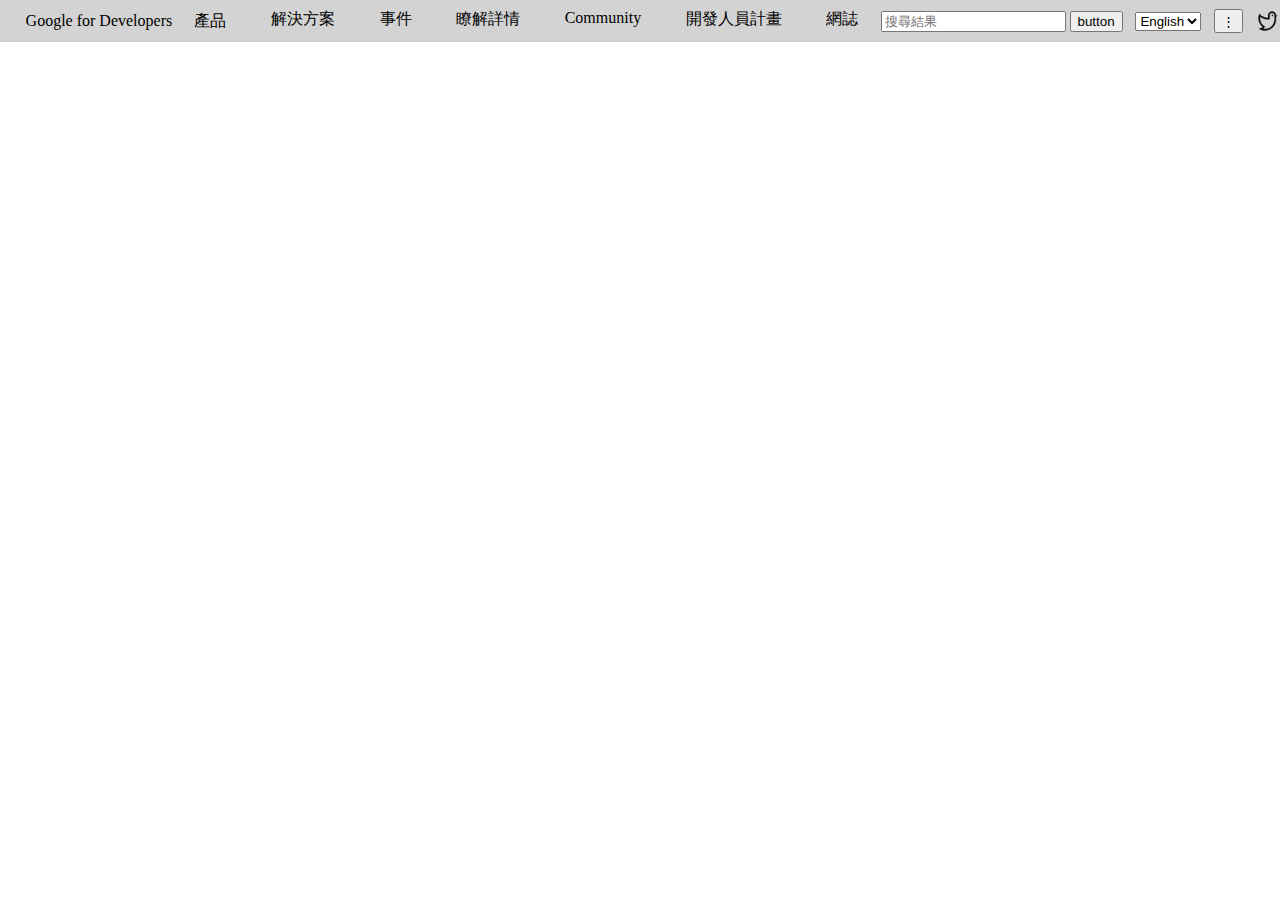
==== Week-1/Assignment-4/index.html @ 0ab15623 "complete basic sidebar layout" ====
<!DOCTYPE html>
<html>
    <head>
        <meta charset="UTF-8">
        <meta name="viewport" content="width=device-width, initial-scale=1.0">
        <link rel="stylesheet" href="./css/base.css">
        <link rel="stylesheet" href="./css/layout.css">
        <title>Google for Developers</title>
    </head>
    <body>
        <header>
            <nav>
                <ul class="main-nav">
                    <li id="logo"><span>Google for Developers</span></li>
                    <ul class="product-nav">
                        <li class="center">產品</li> 
                        <li>解決方案</li>
                        <li>事件</li>
                        <li>瞭解詳情</li>
                        <li>Community</li>
                        <li>開發人員計畫</li>
                        <li>網誌</li>
                    </ul>
                    
                    <div class="misc-nav">
                        <div class="serach center">
                            <form action="/search" method="get">
                                <input type="text" class="seach-box" name="query" placeholder="搜尋結果">
                                <button type="submit" class="search-btn">button</button>
                            </form>
                        </div>

                        <div class="language-select center">
                            <select>
                                <option>English</option>
                                <option>中文</option>
                            </select>
                        </div>
                            
                        <button class="more-btn center">
                            <span class="more-icon">&#8942</span>
                        </button>
                            
                        <img class="center" src="../Assignment-2/images/bird_logo.png" alt="bird_logo">
                    </div>
                    <!-- todo:  rwd design-->
                </ul>
            </nav>
        </header>
        <main>

        </main>
        <footer>

        </footer>
    </body>
</html>
---- Week-1/Assignment-4/css/base.css ----
/* type selector */
body {
    margin: 0px;
}

ul {
    padding-left: 0px;
}

li {
    list-style: none;
}

header nav {
    position: fixed;
    width: 100%;
    top: 0;
}

img {
    height: 100%;
}

/* class selector */

.main-nav {
    height: 2vh;
    min-height: 24px;
    background-color: lightgray;
    margin-top: 0px;
    padding: 1vh 0;
}

.product-nav {
    height: 100%;
}

.misc-nav {
    height: 100%;
}

.serach {
    padding-right: 1vw;
}

.language-select {
    margin-right: 1vw;
}

.more-btn {
    margin-right: 1vw;
}

/* id selector */

#logo {
    margin-left: 2vw;
    align-content: center;
}

#logo span {
    align-self: center;
}
---- Week-1/Assignment-4/css/layout.css ----
html {
    height: 100%;
}

.main-nav {
    display: flex;
    flex-wrap: wrap;
    justify-content: space-around;
}


.product-nav {
    display: flex;
    justify-content: space-around;
    flex-grow: 1;
}

.misc-nav {
    display: flex;
    justify-content: space-between;
}

.center {
    display: flex;
    align-items: center;
}
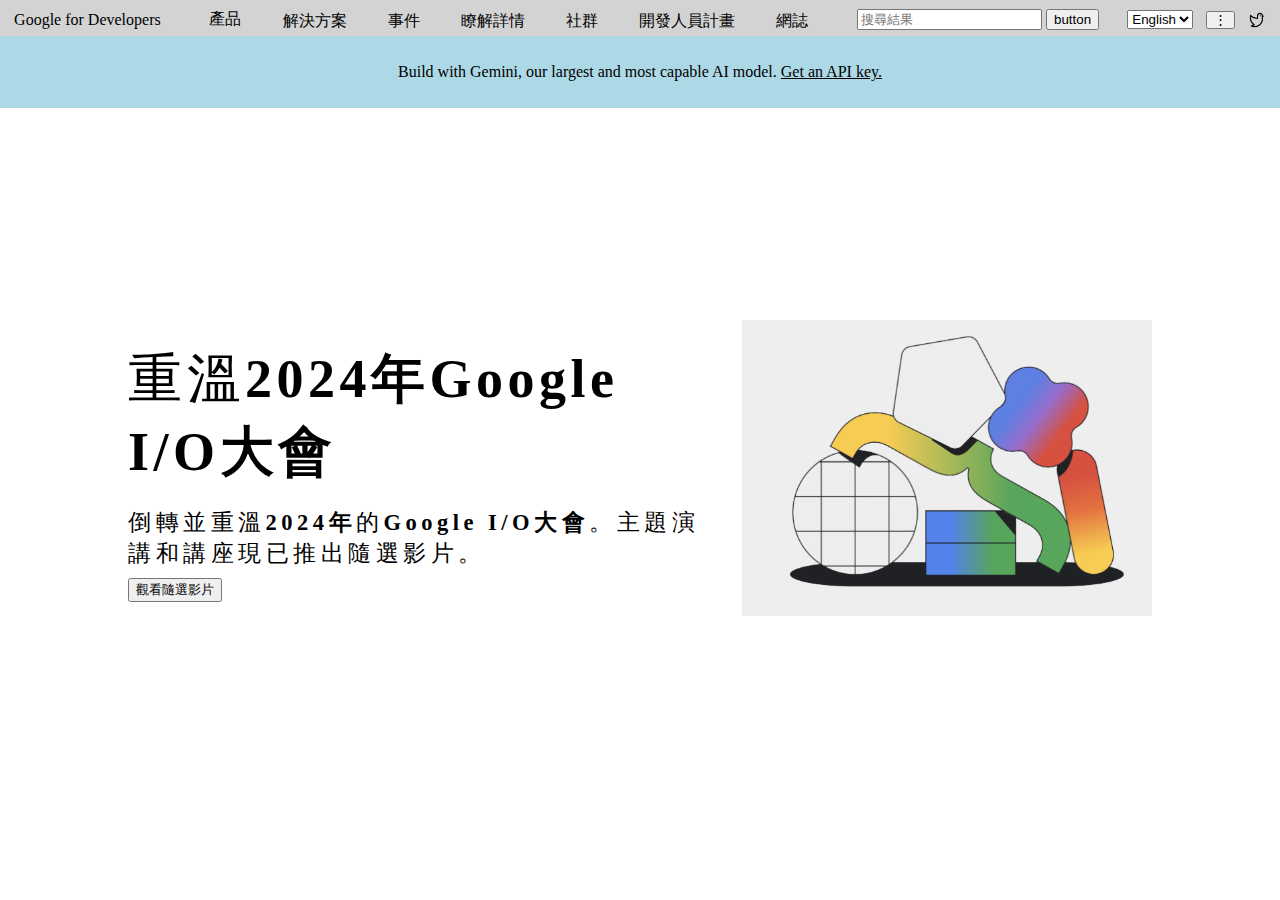
==== commit 104810c6: "fix some problem in nav-bar" ====
--- a/Week-1/Assignment-4/index.html
+++ b/Week-1/Assignment-4/index.html
@@ -17,18 +17,18 @@
                         <li>解決方案</li>
                         <li>事件</li>
                         <li>瞭解詳情</li>
-                        <li>Community</li>
+                        <li>社群</li>
                         <li>開發人員計畫</li>
                         <li>網誌</li>
                     </ul>
                     
+                    <div class="serach center">
+                        <form action="/search" method="get">
+                            <input type="text" class="seach-box" name="query" placeholder="搜尋結果">
+                            <button type="submit" class="search-btn">button</button>
+                        </form>
+                    </div>
                     <div class="misc-nav">
-                        <div class="serach center">
-                            <form action="/search" method="get">
-                                <input type="text" class="seach-box" name="query" placeholder="搜尋結果">
-                                <button type="submit" class="search-btn">button</button>
-                            </form>
-                        </div>
 
                         <div class="language-select center">
                             <select>
@@ -43,12 +43,22 @@
                             
                         <img class="center" src="../Assignment-2/images/bird_logo.png" alt="bird_logo">
                     </div>
-                    <!-- todo:  rwd design-->
+                    <!-- todo: rwd design-->
                 </ul>
             </nav>
         </header>
         <main>
-
+            <div class="banner">
+                Build with Gemini, our largest and most capable AI model. <span class="underline">Get an API key.</span>
+            </div>
+            <section class="hero-banner">
+                <div class="hero-banner-text">
+                    <p>重溫<strong>2024年Google I/O大會</strong></p>
+                    <p>倒轉並重溫<strong>2024年</strong>的<strong>Google I/O大會</strong>。主題演講和講座現已推出隨選影片。</p>
+                    <button>觀看隨選影片</button>
+                </div>
+                <img src="../Assignment-4/images/google_hero_banner.png" alt="google_hero_banner">
+            </section>
         </main>
         <footer>
 
--- a/Week-1/Assignment-4/css/base.css
+++ b/Week-1/Assignment-4/css/base.css
@@ -12,23 +12,27 @@
 }
 
 header nav {
+    background-color: lightgray;
     position: fixed;
+    min-height: 32px;
+    top: 0;
+    height: 4vh;
     width: 100%;
-    top: 0;
 }
 
 img {
     height: 100%;
 }
 
+main {
+    margin-top: 4vh;
+}
 /* class selector */
 
 .main-nav {
     height: 2vh;
-    min-height: 24px;
-    background-color: lightgray;
-    margin-top: 0px;
-    padding: 1vh 0;
+    margin: 0px;
+    padding: 1vh 0 ;
 }
 
 .product-nav {
@@ -39,10 +43,6 @@
     height: 100%;
 }
 
-.serach {
-    padding-right: 1vw;
-}
-
 .language-select {
     margin-right: 1vw;
 }
@@ -51,10 +51,45 @@
     margin-right: 1vw;
 }
 
+.banner {
+    background-color: lightblue;
+    text-align: center;
+    padding: 3vh 0;
+}
+
+.hero-banner {
+    height: 80vh;
+    width: 80vw;
+    margin: 0 auto;
+}
+
+.hero-banner-text {
+    width: 60%;
+}
+
+.hero-banner-text > p:first-child {
+    font-size: 6vh;
+    letter-spacing: 0.5vh;
+    margin: 1vh 2vh 1vh 0;
+}
+
+.hero-banner-text > p:nth-child(2) {
+    font-size: 2.5vh;
+    letter-spacing: 0.5vh;
+    margin: 1vh 2vh 1vh 0;
+}
+
+.hero-banner img {
+    object-fit: contain;
+    width: 40%; 
+}
 /* id selector */
 
+.underline {
+    text-decoration: underline;
+}
+
 #logo {
-    margin-left: 2vw;
     align-content: center;
 }
 
@@ -62,3 +97,4 @@
     align-self: center;
 }
 
+
--- a/Week-1/Assignment-4/css/layout.css
+++ b/Week-1/Assignment-4/css/layout.css
@@ -6,13 +6,14 @@
     display: flex;
     flex-wrap: wrap;
     justify-content: space-around;
+    align-items: center;
 }
 
 
 .product-nav {
     display: flex;
+    flex: 0 1 50%;
     justify-content: space-around;
-    flex-grow: 1;
 }
 
 .misc-nav {
@@ -23,4 +24,25 @@
 .center {
     display: flex;
     align-items: center;
+}
+.hero-banner {
+    display: flex;
+    flex-wrap: wrap;
+}
+
+.hero-banner-text {
+   display: flex; 
+   flex-direction: column;
+   justify-content: center;
+   align-items: flex-start;
+}
+
+.hero-banner img {
+    flex: 1;
+}
+
+@media (max-height: 800px) {
+    main {
+        margin-top: 32px;
+    }
 }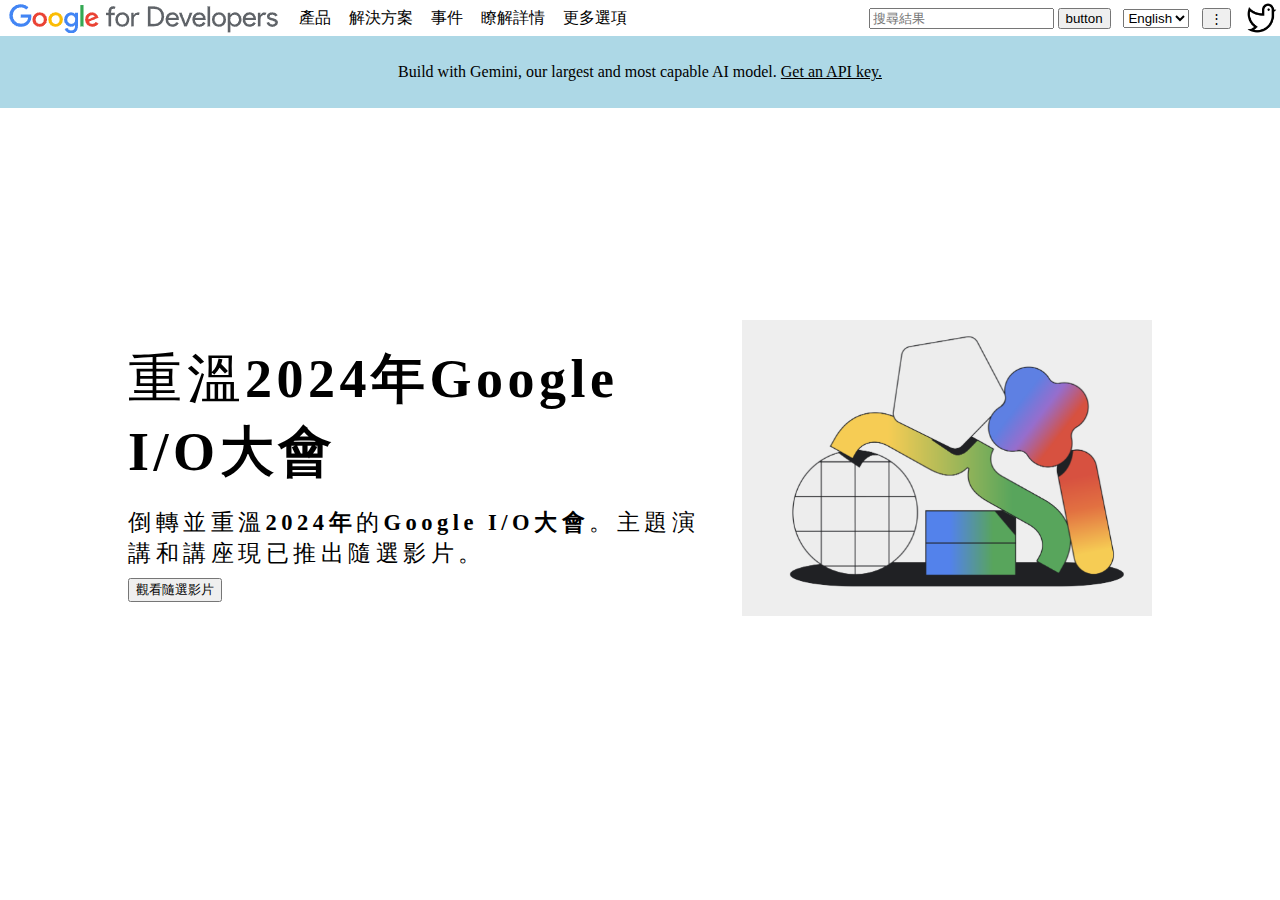
==== commit 93cb2d51: "complete nav-bar with rwd design" ====
--- a/Week-1/Assignment-4/index.html
+++ b/Week-1/Assignment-4/index.html
@@ -10,41 +10,43 @@
     <body>
         <header>
             <nav>
-                <ul class="main-nav">
-                    <li id="logo"><span>Google for Developers</span></li>
+                <div id="logo"><img src="./images/google_for_developers.png"></div>
+                
+                <div class="flex-container">
                     <ul class="product-nav">
-                        <li class="center">產品</li> 
+                        <li>產品</li> 
                         <li>解決方案</li>
                         <li>事件</li>
                         <li>瞭解詳情</li>
-                        <li>社群</li>
+                        <li>Community</li>
                         <li>開發人員計畫</li>
                         <li>網誌</li>
+                        <li>更多選項</li>
                     </ul>
                     
-                    <div class="serach center">
+                    <div class="search">
                         <form action="/search" method="get">
                             <input type="text" class="seach-box" name="query" placeholder="搜尋結果">
                             <button type="submit" class="search-btn">button</button>
                         </form>
                     </div>
-                    <div class="misc-nav">
+                </div>
 
-                        <div class="language-select center">
-                            <select>
-                                <option>English</option>
-                                <option>中文</option>
-                            </select>
-                        </div>
-                            
-                        <button class="more-btn center">
-                            <span class="more-icon">&#8942</span>
-                        </button>
-                            
-                        <img class="center" src="../Assignment-2/images/bird_logo.png" alt="bird_logo">
+                <div class="misc-nav">
+
+                    <div class="language-select">
+                        <select>
+                            <option>English</option>
+                            <option>中文</option>
+                        </select>
                     </div>
-                    <!-- todo: rwd design-->
-                </ul>
+                        
+                    <button class="more-btn">
+                        <span class="more-icon">&#8942</span>
+                    </button>
+                        
+                    <img src="../Assignment-2/images/bird_logo.png" alt="bird_logo">
+                </div>
             </nav>
         </header>
         <main>
--- a/Week-1/Assignment-4/css/base.css
+++ b/Week-1/Assignment-4/css/base.css
@@ -9,10 +9,11 @@
 
 li {
     list-style: none;
+    margin: 0px 1vh;
 }
 
 header nav {
-    background-color: lightgray;
+    background-color: white;
     position: fixed;
     min-height: 32px;
     top: 0;
@@ -30,13 +31,13 @@
 /* class selector */
 
 .main-nav {
-    height: 2vh;
+    height: 100%;
     margin: 0px;
-    padding: 1vh 0 ;
 }
 
 .product-nav {
     height: 100%;
+    margin: 0px;
 }
 
 .misc-nav {
@@ -93,8 +94,5 @@
     align-content: center;
 }
 
-#logo span {
-    align-self: center;
-}
 
 
--- a/Week-1/Assignment-4/css/layout.css
+++ b/Week-1/Assignment-4/css/layout.css
@@ -1,48 +1,146 @@
 html {
-    height: 100%;
+  height: 100%;
 }
 
-.main-nav {
-    display: flex;
-    flex-wrap: wrap;
-    justify-content: space-around;
-    align-items: center;
+header nav {
+  display: flex;
+  justify-content: space-around;
+  align-items: center;
 }
 
+.flex-container {
+  display: flex;
+  flex-wrap: wrap;
+  flex: 0 1 70%;
+  justify-content: space-between;
+  align-items: center;
+}
 
 .product-nav {
-    display: flex;
-    flex: 0 1 50%;
-    justify-content: space-around;
+  display: flex;
+  justify-content: space-around;
+  align-items: center;
 }
 
 .misc-nav {
-    display: flex;
-    justify-content: space-between;
+  display: flex;
+  justify-content: space-around;
+  align-items: center;
 }
 
 .center {
-    display: flex;
-    align-items: center;
+  display: flex;
+  align-items: center;
 }
 .hero-banner {
-    display: flex;
-    flex-wrap: wrap;
+  display: flex;
+  flex-wrap: wrap;
 }
 
 .hero-banner-text {
-   display: flex; 
-   flex-direction: column;
-   justify-content: center;
-   align-items: flex-start;
+  display: flex;
+  flex-direction: column;
+  justify-content: center;
+  align-items: flex-start;
 }
 
 .hero-banner img {
-    flex: 1;
+  flex: 1;
+}
+
+/* for nav-bar */
+@media (max-width: 600px) {
+
+    .flex-container {
+        justify-content: flex-end;
+        margin-right: 1vw;
+    }
+    .product-nav li {
+        display: none;
+    }
+
+    .search form input {
+        display: none;
+    }
+
+    .misc-nav select {
+        display: none;
+    }
+}
+
+@media (min-width:600px) and (max-width: 850px) {
+
+    .flex-container {
+        justify-content: flex-end;
+        margin-right: 1vw;
+    }
+    .product-nav li {
+        display: none;
+    }
+
+}
+
+@media (min-width: 850px) and (max-width: 1000px) {
+
+    .flex-container {
+        justify-content: space-between;
+        margin-right: 1vw;
+    }
+    .product-nav li {
+        display: none;
+    }
+
+    .product-nav > li:first-child,
+    .product-nav > li:last-child {
+        display: list-item;
+    }
+}
+
+@media (min-width: 1000px) and (max-width: 1200px) {
+
+    .flex-container {
+        justify-content: space-between;
+        margin-right: 1vw;
+    }
+    .product-nav li {
+        display: none;
+    }
+
+    .product-nav > li:first-child,
+    .product-nav > li:nth-child(2),
+    .product-nav > li:last-child {
+        display: list-item;
+    }
+}
+
+@media (min-width: 1200px) and (max-width: 1440px) {
+
+    .flex-container {
+        justify-content: space-between;
+        margin-right: 1vw;
+    }
+    .product-nav li {
+        display: none;
+    }
+
+    .product-nav > li:first-child,
+    .product-nav > li:nth-child(2),
+    .product-nav > li:nth-child(3),
+    .product-nav > li:nth-child(4),
+    .product-nav > li:last-child {
+        display: list-item;
+    }
+}
+
+@media (min-width: 1440px) {
+
+    .product-nav > li:last-child {
+        display: none;
+    }
 }
 
 @media (max-height: 800px) {
-    main {
-        margin-top: 32px;
-    }
+  main {
+    margin-top: 32px;
+  }
 }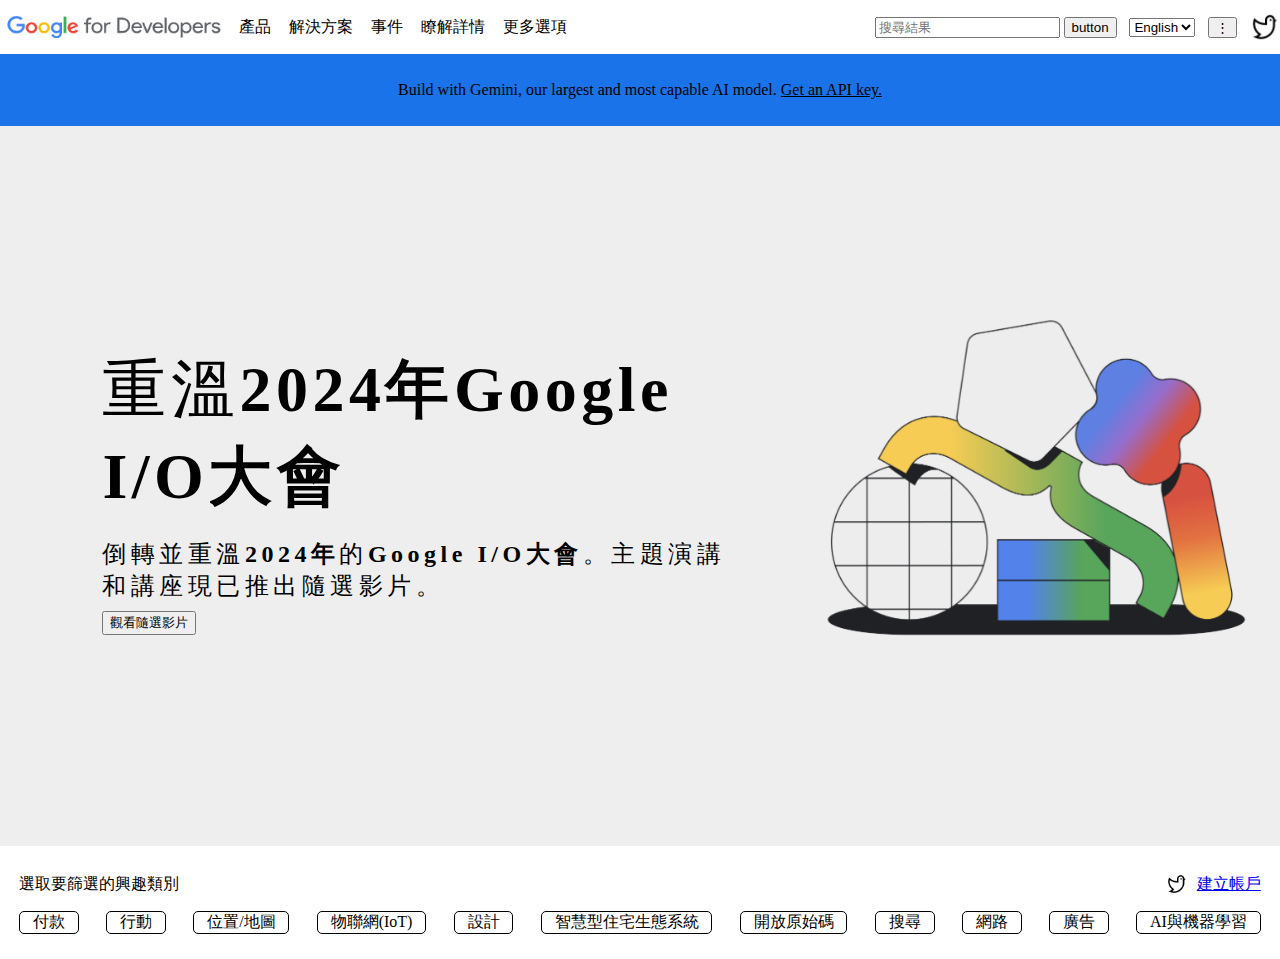
==== commit 9fb6c4b0: "hero-banner with rwd design" ====
--- a/Week-1/Assignment-4/index.html
+++ b/Week-1/Assignment-4/index.html
@@ -4,6 +4,7 @@
         <meta charset="UTF-8">
         <meta name="viewport" content="width=device-width, initial-scale=1.0">
         <link rel="stylesheet" href="./css/base.css">
+        <link rel="stylesheet" href="./css/pseudo.css">
         <link rel="stylesheet" href="./css/layout.css">
         <title>Google for Developers</title>
     </head>
@@ -61,6 +62,32 @@
                 </div>
                 <img src="../Assignment-4/images/google_hero_banner.png" alt="google_hero_banner">
             </section>
+
+            <section class="interested-content">
+                <div class="interested-content-header">
+                    <span>選取要篩選的興趣類別</span>
+                    <div class="interested-content-btn">
+                        <img src="../Assignment-2/images/bird_logo.png" alt="bird_logo">
+                        <a href="#">建立帳戶</a>
+                    </div>
+                </div>
+                <ul class="interested-content-body">
+                    <li>付款</li>
+                    <li>行動</li>
+                    <li>位置/地圖</li>
+                    <li>物聯網(IoT)</li>
+                    <li>設計</li>
+                    <li>智慧型住宅生態系統</li>
+                    <li>開放原始碼</li>
+                    <li>搜尋</li>
+                    <li>網路</li>
+                    <li>廣告</li>
+                    <li>AI與機器學習</li>
+                </ul>
+            </section>
+            <section class="hot-update">
+
+            </section>
         </main>
         <footer>
 
--- a/Week-1/Assignment-4/css/base.css
+++ b/Week-1/Assignment-4/css/base.css
@@ -17,7 +17,7 @@
     position: fixed;
     min-height: 32px;
     top: 0;
-    height: 4vh;
+    height: 6vh;
     width: 100%;
 }
 
@@ -26,13 +26,17 @@
 }
 
 main {
-    margin-top: 4vh;
+    margin-top: 6vh;
 }
 /* class selector */
 
 .main-nav {
     height: 100%;
     margin: 0px;
+}
+
+.flex-container {
+    height: 100%;
 }
 
 .product-nav {
@@ -44,6 +48,10 @@
     height: 100%;
 }
 
+.misc-nav img {
+    max-height: 30px;
+}
+
 .language-select {
     margin-right: 1vw;
 }
@@ -53,29 +61,30 @@
 }
 
 .banner {
-    background-color: lightblue;
+    background-color: #1a73e8;
     text-align: center;
     padding: 3vh 0;
 }
 
 .hero-banner {
+    background-color: #EEE;
     height: 80vh;
-    width: 80vw;
-    margin: 0 auto;
+    width: 100%;
 }
 
 .hero-banner-text {
     width: 60%;
+    padding-left: 8vw;
 }
 
 .hero-banner-text > p:first-child {
-    font-size: 6vh;
+    font-size: 4rem;
     letter-spacing: 0.5vh;
     margin: 1vh 2vh 1vh 0;
 }
 
 .hero-banner-text > p:nth-child(2) {
-    font-size: 2.5vh;
+    font-size: 1.5rem;
     letter-spacing: 0.5vh;
     margin: 1vh 2vh 1vh 0;
 }
@@ -84,13 +93,30 @@
     object-fit: contain;
     width: 40%; 
 }
-/* id selector */
 
 .underline {
     text-decoration: underline;
 }
 
-#logo {
+.interested-content {
+    padding: 3vh 1.5vw 1vh 1.5vw;
+}
+
+.interested-content-header img{
+    height: 22px;
+    padding-right: 1vh;
+}
+
+.interested-content-body li {
+    border: 1px solid;
+    border-radius: 5px;
+    padding: 0 1vw;
+    margin: 0;
+}
+/* id selector */
+#logo img{
+    height: 3vh;
+    object-fit: contain;
     align-content: center;
 }
 
--- a/Week-1/Assignment-4/css/layout.css
+++ b/Week-1/Assignment-4/css/layout.css
@@ -10,7 +10,6 @@
 
 .flex-container {
   display: flex;
-  flex-wrap: wrap;
   flex: 0 1 70%;
   justify-content: space-between;
   align-items: center;
@@ -34,7 +33,6 @@
 }
 .hero-banner {
   display: flex;
-  flex-wrap: wrap;
 }
 
 .hero-banner-text {
@@ -46,6 +44,30 @@
 
 .hero-banner img {
   flex: 1;
+}
+
+.interested-content-header, .interested-content-btn {
+  display: flex;
+  flex-wrap: wrap;
+  justify-content: space-between;
+  align-items: center;
+}
+
+.interested-content-btn {
+  display: flex;
+  justify-content: space-between;
+  align-items: center;
+}
+
+.interested-content-body {
+  display: flex;
+  flex-wrap: nowrap;
+  justify-content: space-between; 
+}
+
+/* id selector */
+#logo {
+  flex: 0 1 auto;
 }
 
 /* for nav-bar */
@@ -65,6 +87,11 @@
 
     .misc-nav select {
         display: none;
+    }
+
+    .hero-banner{
+      flex-wrap: wrap;
+      height: unset;
     }
 }
 
@@ -139,7 +166,7 @@
     }
 }
 
-@media (max-height: 800px) {
+@media (max-height: 512px) {
   main {
     margin-top: 32px;
   }
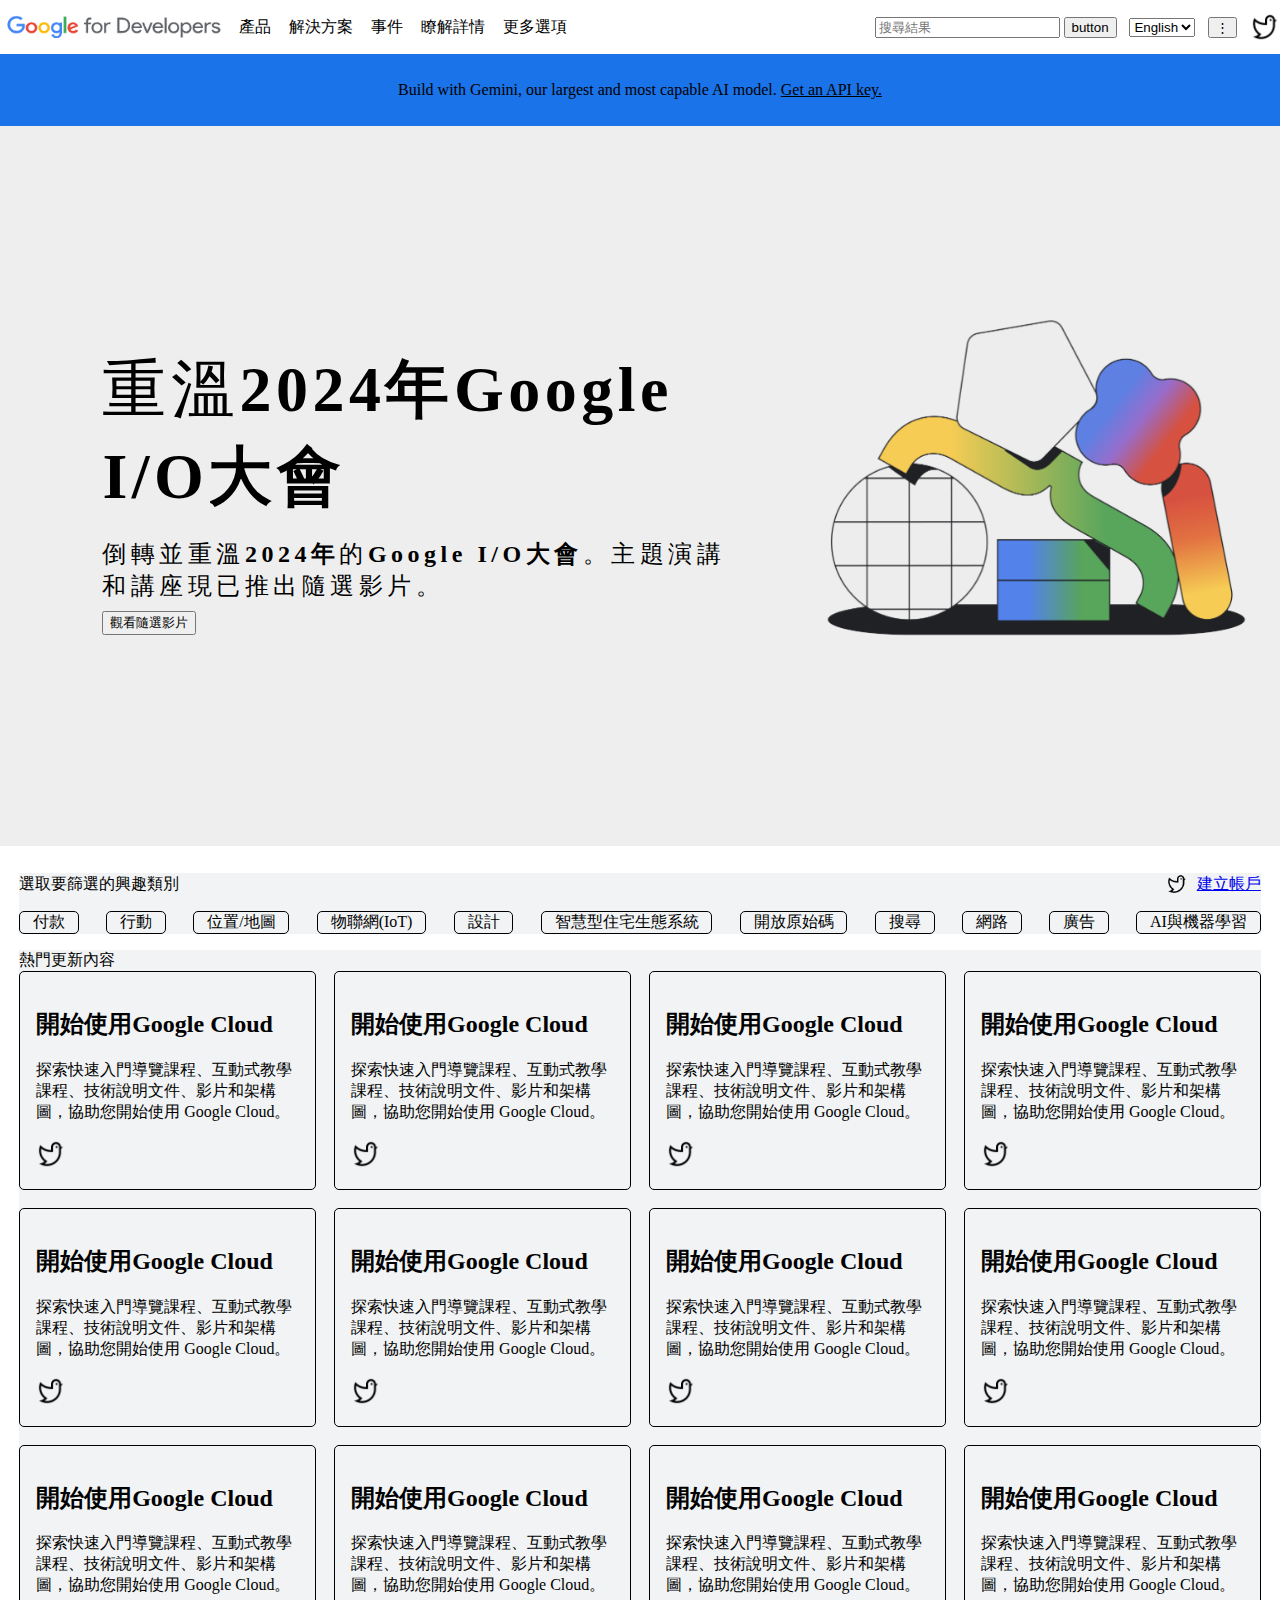
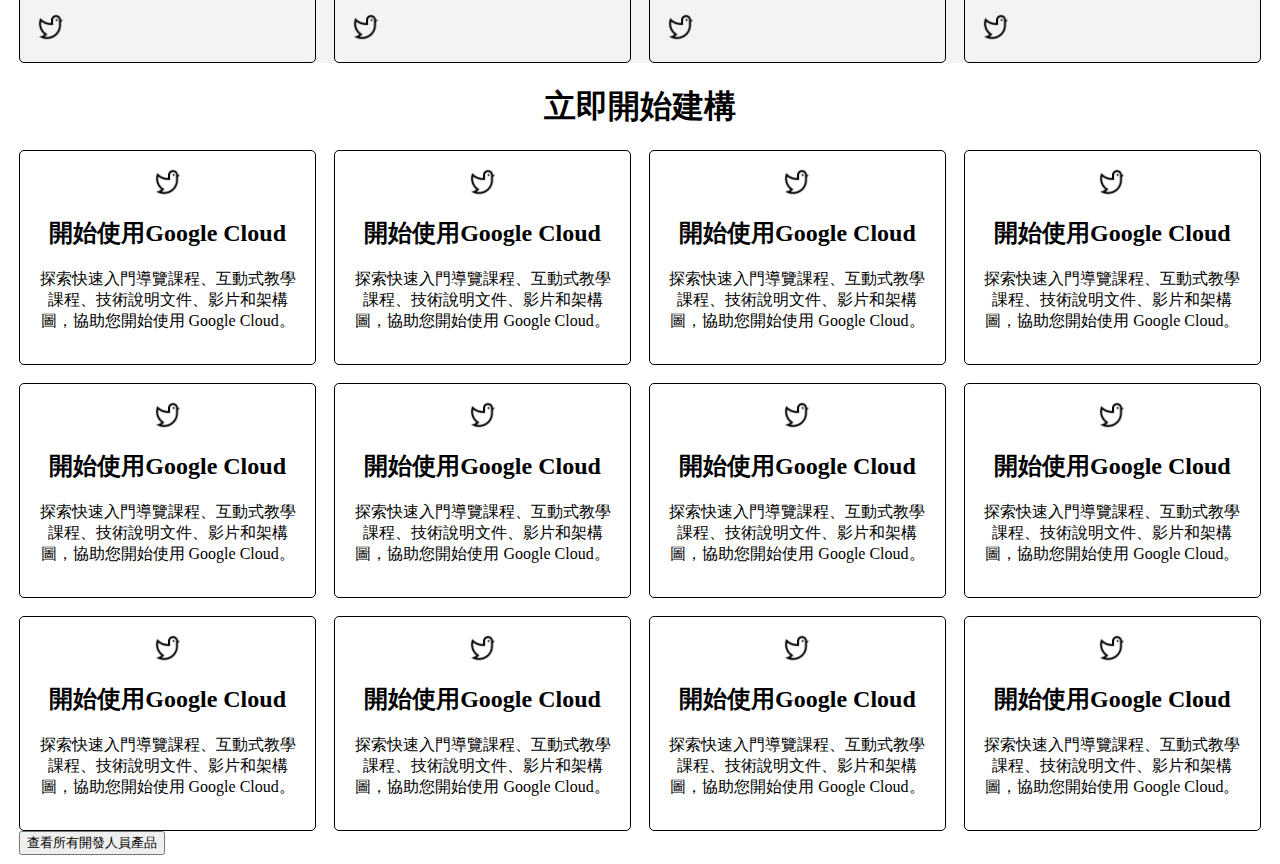
==== commit e8688cb4: "formatting file in assignment4" ====
--- a/Week-1/Assignment-4/index.html
+++ b/Week-1/Assignment-4/index.html
@@ -1,96 +1,367 @@
 <!DOCTYPE html>
 <html>
-    <head>
-        <meta charset="UTF-8">
-        <meta name="viewport" content="width=device-width, initial-scale=1.0">
-        <link rel="stylesheet" href="./css/base.css">
-        <link rel="stylesheet" href="./css/pseudo.css">
-        <link rel="stylesheet" href="./css/layout.css">
-        <title>Google for Developers</title>
-    </head>
-    <body>
-        <header>
-            <nav>
-                <div id="logo"><img src="./images/google_for_developers.png"></div>
-                
-                <div class="flex-container">
-                    <ul class="product-nav">
-                        <li>產品</li> 
-                        <li>解決方案</li>
-                        <li>事件</li>
-                        <li>瞭解詳情</li>
-                        <li>Community</li>
-                        <li>開發人員計畫</li>
-                        <li>網誌</li>
-                        <li>更多選項</li>
-                    </ul>
-                    
-                    <div class="search">
-                        <form action="/search" method="get">
-                            <input type="text" class="seach-box" name="query" placeholder="搜尋結果">
-                            <button type="submit" class="search-btn">button</button>
-                        </form>
-                    </div>
-                </div>
-
-                <div class="misc-nav">
-
-                    <div class="language-select">
-                        <select>
-                            <option>English</option>
-                            <option>中文</option>
-                        </select>
-                    </div>
-                        
-                    <button class="more-btn">
-                        <span class="more-icon">&#8942</span>
-                    </button>
-                        
-                    <img src="../Assignment-2/images/bird_logo.png" alt="bird_logo">
-                </div>
-            </nav>
-        </header>
-        <main>
-            <div class="banner">
-                Build with Gemini, our largest and most capable AI model. <span class="underline">Get an API key.</span>
-            </div>
-            <section class="hero-banner">
-                <div class="hero-banner-text">
-                    <p>重溫<strong>2024年Google I/O大會</strong></p>
-                    <p>倒轉並重溫<strong>2024年</strong>的<strong>Google I/O大會</strong>。主題演講和講座現已推出隨選影片。</p>
-                    <button>觀看隨選影片</button>
-                </div>
-                <img src="../Assignment-4/images/google_hero_banner.png" alt="google_hero_banner">
-            </section>
-
-            <section class="interested-content">
-                <div class="interested-content-header">
-                    <span>選取要篩選的興趣類別</span>
-                    <div class="interested-content-btn">
-                        <img src="../Assignment-2/images/bird_logo.png" alt="bird_logo">
-                        <a href="#">建立帳戶</a>
-                    </div>
-                </div>
-                <ul class="interested-content-body">
-                    <li>付款</li>
-                    <li>行動</li>
-                    <li>位置/地圖</li>
-                    <li>物聯網(IoT)</li>
-                    <li>設計</li>
-                    <li>智慧型住宅生態系統</li>
-                    <li>開放原始碼</li>
-                    <li>搜尋</li>
-                    <li>網路</li>
-                    <li>廣告</li>
-                    <li>AI與機器學習</li>
-                </ul>
-            </section>
-            <section class="hot-update">
-
-            </section>
-        </main>
-        <footer>
-
-        </footer>
-    </body>
-</html>+  <head>
+    <meta charset="UTF-8" />
+    <meta name="viewport" content="width=device-width, initial-scale=1.0" />
+    <link rel="stylesheet" href="./css/base.css" />
+    <link rel="stylesheet" href="./css/pseudo.css" />
+    <link rel="stylesheet" href="./css/layout.css" />
+    <title>Google for Developers</title>
+  </head>
+  <body>
+    <header>
+      <nav>
+        <div id="logo"><img src="./images/google_for_developers.png" /></div>
+
+        <div class="flex-container">
+          <ul class="product-nav">
+            <li>產品</li>
+            <li>解決方案</li>
+            <li>事件</li>
+            <li>瞭解詳情</li>
+            <li>Community</li>
+            <li>開發人員計畫</li>
+            <li>網誌</li>
+            <li>更多選項</li>
+          </ul>
+
+          <div class="search">
+            <form action="/search" method="get">
+              <input
+                type="text"
+                class="seach-box"
+                name="query"
+                placeholder="搜尋結果"
+              />
+              <button type="submit" class="search-btn">button</button>
+            </form>
+          </div>
+        </div>
+
+        <div class="misc-nav">
+          <div class="language-select">
+            <select>
+              <option>English</option>
+              <option>中文</option>
+            </select>
+          </div>
+
+          <button class="more-btn">
+            <span class="more-icon">&#8942</span>
+          </button>
+
+          <img src="../Assignment-2/images/bird_logo.png" alt="bird_logo" />
+        </div>
+      </nav>
+    </header>
+    <main>
+      <div class="banner">
+        Build with Gemini, our largest and most capable AI model.
+        <span class="underline">Get an API key.</span>
+      </div>
+      <section class="hero-banner">
+        <div class="hero-banner-text">
+          <p>重溫<strong>2024年Google I/O大會</strong></p>
+          <p>
+            倒轉並重溫<strong>2024年</strong>的<strong>Google I/O大會</strong
+            >。主題演講和講座現已推出隨選影片。
+          </p>
+          <button>觀看隨選影片</button>
+        </div>
+        <img
+          src="../Assignment-4/images/google_hero_banner.png"
+          alt="google_hero_banner"
+        />
+      </section>
+      <div class="main-content">
+        <section class="interested-content">
+          <div class="interested-content-header">
+            <span>選取要篩選的興趣類別</span>
+            <div class="interested-content-btn">
+              <img src="../Assignment-2/images/bird_logo.png" alt="bird_logo" />
+              <a href="#">建立帳戶</a>
+            </div>
+          </div>
+          <ul class="interested-content-body">
+            <li>付款</li>
+            <li>行動</li>
+            <li>位置/地圖</li>
+            <li>物聯網(IoT)</li>
+            <li>設計</li>
+            <li>智慧型住宅生態系統</li>
+            <li>開放原始碼</li>
+            <li>搜尋</li>
+            <li>網路</li>
+            <li>廣告</li>
+            <li>AI與機器學習</li>
+          </ul>
+        </section>
+        <section class="hot-update">
+          <span>熱門更新內容</span>
+          <div class="four-column-card-list">
+            <div class="card">
+              <h2>開始使用Google Cloud</h2>
+              <p>
+                探索快速入門導覽課程、互動式教學課程、技術說明文件、影片和架構圖，協助您開始使用
+                Google Cloud。
+              </p>
+              <img src="../Assignment-2/images/bird_logo.png" alt="bird_logo" />
+            </div>
+            <div class="card">
+              <h2>開始使用Google Cloud</h2>
+              <p>
+                探索快速入門導覽課程、互動式教學課程、技術說明文件、影片和架構圖，協助您開始使用
+                Google Cloud。
+              </p>
+              <img src="../Assignment-2/images/bird_logo.png" alt="bird_logo" />
+            </div>
+            <div class="card">
+              <h2>開始使用Google Cloud</h2>
+              <p>
+                探索快速入門導覽課程、互動式教學課程、技術說明文件、影片和架構圖，協助您開始使用
+                Google Cloud。
+              </p>
+              <img src="../Assignment-2/images/bird_logo.png" alt="bird_logo" />
+            </div>
+            <div class="card">
+              <h2>開始使用Google Cloud</h2>
+              <p>
+                探索快速入門導覽課程、互動式教學課程、技術說明文件、影片和架構圖，協助您開始使用
+                Google Cloud。
+              </p>
+              <img src="../Assignment-2/images/bird_logo.png" alt="bird_logo" />
+            </div>
+            <div class="card">
+              <h2>開始使用Google Cloud</h2>
+              <p>
+                探索快速入門導覽課程、互動式教學課程、技術說明文件、影片和架構圖，協助您開始使用
+                Google Cloud。
+              </p>
+              <img src="../Assignment-2/images/bird_logo.png" alt="bird_logo" />
+            </div>
+            <div class="card">
+              <h2>開始使用Google Cloud</h2>
+              <p>
+                探索快速入門導覽課程、互動式教學課程、技術說明文件、影片和架構圖，協助您開始使用
+                Google Cloud。
+              </p>
+              <img src="../Assignment-2/images/bird_logo.png" alt="bird_logo" />
+            </div>
+            <div class="card">
+              <h2>開始使用Google Cloud</h2>
+              <p>
+                探索快速入門導覽課程、互動式教學課程、技術說明文件、影片和架構圖，協助您開始使用
+                Google Cloud。
+              </p>
+              <img src="../Assignment-2/images/bird_logo.png" alt="bird_logo" />
+            </div>
+            <div class="card">
+              <h2>開始使用Google Cloud</h2>
+              <p>
+                探索快速入門導覽課程、互動式教學課程、技術說明文件、影片和架構圖，協助您開始使用
+                Google Cloud。
+              </p>
+              <img src="../Assignment-2/images/bird_logo.png" alt="bird_logo" />
+            </div>
+            <div class="card">
+              <h2>開始使用Google Cloud</h2>
+              <p>
+                探索快速入門導覽課程、互動式教學課程、技術說明文件、影片和架構圖，協助您開始使用
+                Google Cloud。
+              </p>
+              <img src="../Assignment-2/images/bird_logo.png" alt="bird_logo" />
+            </div>
+            <div class="card">
+              <h2>開始使用Google Cloud</h2>
+              <p>
+                探索快速入門導覽課程、互動式教學課程、技術說明文件、影片和架構圖，協助您開始使用
+                Google Cloud。
+              </p>
+              <img src="../Assignment-2/images/bird_logo.png" alt="bird_logo" />
+            </div>
+            <div class="card">
+              <h2>開始使用Google Cloud</h2>
+              <p>
+                探索快速入門導覽課程、互動式教學課程、技術說明文件、影片和架構圖，協助您開始使用
+                Google Cloud。
+              </p>
+              <img src="../Assignment-2/images/bird_logo.png" alt="bird_logo" />
+            </div>
+            <div class="card">
+              <h2>開始使用Google Cloud</h2>
+              <p>
+                探索快速入門導覽課程、互動式教學課程、技術說明文件、影片和架構圖，協助您開始使用
+                Google Cloud。
+              </p>
+              <img src="../Assignment-2/images/bird_logo.png" alt="bird_logo" />
+            </div>
+          </div>
+        </section>
+
+        <section class="product-content">
+          <h1>立即開始建構</h1>
+          <div class="four-column-card-list">
+            <div class="card">
+              <div class="center">
+                <img
+                  src="../Assignment-2/images/bird_logo.png"
+                  alt="bird_logo"
+                />
+              </div>
+              <h2>開始使用Google Cloud</h2>
+              <p>
+                探索快速入門導覽課程、互動式教學課程、技術說明文件、影片和架構圖，協助您開始使用
+                Google Cloud。
+              </p>
+            </div>
+            <div class="card">
+              <div class="center">
+                <img
+                  src="../Assignment-2/images/bird_logo.png"
+                  alt="bird_logo"
+                />
+              </div>
+              <h2>開始使用Google Cloud</h2>
+              <p>
+                探索快速入門導覽課程、互動式教學課程、技術說明文件、影片和架構圖，協助您開始使用
+                Google Cloud。
+              </p>
+            </div>
+            <div class="card">
+              <div class="center">
+                <img
+                  src="../Assignment-2/images/bird_logo.png"
+                  alt="bird_logo"
+                />
+              </div>
+              <h2>開始使用Google Cloud</h2>
+              <p>
+                探索快速入門導覽課程、互動式教學課程、技術說明文件、影片和架構圖，協助您開始使用
+                Google Cloud。
+              </p>
+            </div>
+            <div class="card">
+              <div class="center">
+                <img
+                  src="../Assignment-2/images/bird_logo.png"
+                  alt="bird_logo"
+                />
+              </div>
+              <h2>開始使用Google Cloud</h2>
+              <p>
+                探索快速入門導覽課程、互動式教學課程、技術說明文件、影片和架構圖，協助您開始使用
+                Google Cloud。
+              </p>
+            </div>
+            <div class="card">
+              <div class="center">
+                <img
+                  src="../Assignment-2/images/bird_logo.png"
+                  alt="bird_logo"
+                />
+              </div>
+              <h2>開始使用Google Cloud</h2>
+              <p>
+                探索快速入門導覽課程、互動式教學課程、技術說明文件、影片和架構圖，協助您開始使用
+                Google Cloud。
+              </p>
+            </div>
+            <div class="card">
+              <div class="center">
+                <img
+                  src="../Assignment-2/images/bird_logo.png"
+                  alt="bird_logo"
+                />
+              </div>
+              <h2>開始使用Google Cloud</h2>
+              <p>
+                探索快速入門導覽課程、互動式教學課程、技術說明文件、影片和架構圖，協助您開始使用
+                Google Cloud。
+              </p>
+            </div>
+            <div class="card">
+              <div class="center">
+                <img
+                  src="../Assignment-2/images/bird_logo.png"
+                  alt="bird_logo"
+                />
+              </div>
+              <h2>開始使用Google Cloud</h2>
+              <p>
+                探索快速入門導覽課程、互動式教學課程、技術說明文件、影片和架構圖，協助您開始使用
+                Google Cloud。
+              </p>
+            </div>
+            <div class="card">
+              <div class="center">
+                <img
+                  src="../Assignment-2/images/bird_logo.png"
+                  alt="bird_logo"
+                />
+              </div>
+              <h2>開始使用Google Cloud</h2>
+              <p>
+                探索快速入門導覽課程、互動式教學課程、技術說明文件、影片和架構圖，協助您開始使用
+                Google Cloud。
+              </p>
+            </div>
+            <div class="card">
+              <div class="center">
+                <img
+                  src="../Assignment-2/images/bird_logo.png"
+                  alt="bird_logo"
+                />
+              </div>
+              <h2>開始使用Google Cloud</h2>
+              <p>
+                探索快速入門導覽課程、互動式教學課程、技術說明文件、影片和架構圖，協助您開始使用
+                Google Cloud。
+              </p>
+            </div>
+            <div class="card">
+              <div class="center">
+                <img
+                  src="../Assignment-2/images/bird_logo.png"
+                  alt="bird_logo"
+                />
+              </div>
+              <h2>開始使用Google Cloud</h2>
+              <p>
+                探索快速入門導覽課程、互動式教學課程、技術說明文件、影片和架構圖，協助您開始使用
+                Google Cloud。
+              </p>
+            </div>
+            <div class="card">
+              <div class="center">
+                <img
+                  src="../Assignment-2/images/bird_logo.png"
+                  alt="bird_logo"
+                />
+              </div>
+              <h2>開始使用Google Cloud</h2>
+              <p>
+                探索快速入門導覽課程、互動式教學課程、技術說明文件、影片和架構圖，協助您開始使用
+                Google Cloud。
+              </p>
+            </div>
+            <div class="card">
+              <div class="center">
+                <img
+                  src="../Assignment-2/images/bird_logo.png"
+                  alt="bird_logo"
+                />
+              </div>
+              <h2>開始使用Google Cloud</h2>
+              <p>
+                探索快速入門導覽課程、互動式教學課程、技術說明文件、影片和架構圖，協助您開始使用
+                Google Cloud。
+              </p>
+            </div>
+          </div>
+        </section>
+        <button class="center">查看所有開發人員產品</button>
+      </div>
+    </main>
+    <footer></footer>
+  </body>
+</html>
--- a/Week-1/Assignment-4/css/base.css
+++ b/Week-1/Assignment-4/css/base.css
@@ -1,124 +1,136 @@
 /* type selector */
 body {
-    margin: 0px;
+  margin: 0px;
 }
 
 ul {
-    padding-left: 0px;
+  padding-left: 0px;
 }
 
 li {
-    list-style: none;
-    margin: 0px 1vh;
+  list-style: none;
+  margin: 0px 1vh;
 }
 
 header nav {
-    background-color: white;
-    position: fixed;
-    min-height: 32px;
-    top: 0;
-    height: 6vh;
-    width: 100%;
+  background-color: white;
+  position: fixed;
+  min-height: 32px;
+  top: 0;
+  height: 6vh;
+  width: 100%;
 }
 
 img {
-    height: 100%;
+  height: 100%;
 }
 
 main {
-    margin-top: 6vh;
+  margin-top: 6vh;
 }
 /* class selector */
 
 .main-nav {
-    height: 100%;
-    margin: 0px;
+  height: 100%;
+  margin: 0px;
 }
 
 .flex-container {
-    height: 100%;
+  height: 100%;
 }
 
 .product-nav {
-    height: 100%;
-    margin: 0px;
+  height: 100%;
+  margin: 0px;
 }
 
 .misc-nav {
-    height: 100%;
+  height: 100%;
 }
 
 .misc-nav img {
-    max-height: 30px;
+  max-height: 30px;
 }
 
 .language-select {
-    margin-right: 1vw;
+  margin-right: 1vw;
 }
 
 .more-btn {
-    margin-right: 1vw;
+  margin-right: 1vw;
 }
 
 .banner {
-    background-color: #1a73e8;
-    text-align: center;
-    padding: 3vh 0;
+  background-color: #1a73e8;
+  text-align: center;
+  padding: 3vh 0;
 }
 
 .hero-banner {
-    background-color: #EEE;
-    height: 80vh;
-    width: 100%;
+  background-color: #eee;
+  height: 80vh;
+  width: 100%;
 }
 
 .hero-banner-text {
-    width: 60%;
-    padding-left: 8vw;
+  width: 60%;
+  padding-left: 8vw;
 }
 
 .hero-banner-text > p:first-child {
-    font-size: 4rem;
-    letter-spacing: 0.5vh;
-    margin: 1vh 2vh 1vh 0;
+  font-size: 4rem;
+  letter-spacing: 0.5vh;
+  margin: 1vh 2vh 1vh 0;
 }
 
 .hero-banner-text > p:nth-child(2) {
-    font-size: 1.5rem;
-    letter-spacing: 0.5vh;
-    margin: 1vh 2vh 1vh 0;
+  font-size: 1.5rem;
+  letter-spacing: 0.5vh;
+  margin: 1vh 2vh 1vh 0;
 }
 
 .hero-banner img {
-    object-fit: contain;
-    width: 40%; 
+  object-fit: contain;
+  width: 40%;
 }
 
 .underline {
-    text-decoration: underline;
+  text-decoration: underline;
 }
 
-.interested-content {
-    padding: 3vh 1.5vw 1vh 1.5vw;
+.main-content {
+  padding: 3vh 1.5vw 1vh 1.5vw;
 }
 
-.interested-content-header img{
-    height: 22px;
-    padding-right: 1vh;
+.interested-content-header img {
+  height: 22px;
+  padding-right: 1vh;
 }
 
 .interested-content-body li {
-    border: 1px solid;
-    border-radius: 5px;
-    padding: 0 1vw;
-    margin: 0;
-}
-/* id selector */
-#logo img{
-    height: 3vh;
-    object-fit: contain;
-    align-content: center;
+  border: 1px solid;
+  border-radius: 5px;
+  padding: 0 1vw;
+  margin: 0;
 }
 
+.product-content {
+  margin-top: 0px;
+}
 
+.card {
+  border: 1px solid;
+  border-radius: 5px;
+  padding: 16px;
+}
 
+.card img {
+  height: 30px;
+}
+
+/* id selector */
+#logo img {
+  height: 3vh;
+  object-fit: contain;
+  align-content: center;
+}
--- a/Week-1/Assignment-4/css/layout.css
+++ b/Week-1/Assignment-4/css/layout.css
@@ -46,11 +46,15 @@
   flex: 1;
 }
 
-.interested-content-header, .interested-content-btn {
+.interested-content-header {
   display: flex;
   flex-wrap: wrap;
   justify-content: space-between;
   align-items: center;
+}
+
+.interested-content {
+  background-color: #f1f3f4;
 }
 
 .interested-content-btn {
@@ -62,7 +66,29 @@
 .interested-content-body {
   display: flex;
   flex-wrap: nowrap;
-  justify-content: space-between; 
+  justify-content: space-between;
+}
+
+.hot-update {
+  background-color: #f1f3f4;
+}
+
+.four-column-card-list {
+  display: grid;
+  grid-template-columns: 1fr 1fr 1fr 1fr;
+  grid-gap: 2vh;
+}
+
+.product-content h1,
+.product-content .four-column-card-list .card h2,
+.product-content .four-column-card-list .card p {
+  text-align: center;
+}
+
+.center {
+  display: flex;
+  justify-content: center;
+  align-items: center;
 }
 
 /* id selector */
@@ -72,102 +98,95 @@
 
 /* for nav-bar */
 @media (max-width: 600px) {
+  .flex-container {
+    justify-content: flex-end;
+    margin-right: 1vw;
+  }
+  .product-nav li {
+    display: none;
+  }
 
-    .flex-container {
-        justify-content: flex-end;
-        margin-right: 1vw;
-    }
-    .product-nav li {
-        display: none;
-    }
+  .search form input {
+    display: none;
+  }
 
-    .search form input {
-        display: none;
-    }
+  .misc-nav select {
+    display: none;
+  }
 
-    .misc-nav select {
-        display: none;
-    }
-
-    .hero-banner{
-      flex-wrap: wrap;
-      height: unset;
-    }
+  .hero-banner {
+    flex-wrap: wrap;
+    height: unset;
+  }
 }
 
-@media (min-width:600px) and (max-width: 850px) {
-
-    .flex-container {
-        justify-content: flex-end;
-        margin-right: 1vw;
-    }
-    .product-nav li {
-        display: none;
-    }
-
+@media (min-width: 600px) and (max-width: 850px) {
+  .flex-container {
+    justify-content: flex-end;
+    margin-right: 1vw;
+  }
+  .product-nav li {
+    display: none;
+  }
 }
 
 @media (min-width: 850px) and (max-width: 1000px) {
+  .flex-container {
+    justify-content: space-between;
+    margin-right: 1vw;
+  }
+  .product-nav li {
+    display: none;
+  }
 
-    .flex-container {
-        justify-content: space-between;
-        margin-right: 1vw;
-    }
-    .product-nav li {
-        display: none;
-    }
-
-    .product-nav > li:first-child,
-    .product-nav > li:last-child {
-        display: list-item;
-    }
+  .product-nav > li:first-child,
+  .product-nav > li:last-child {
+    display: list-item;
+  }
 }
 
 @media (min-width: 1000px) and (max-width: 1200px) {
+  .flex-container {
+    justify-content: space-between;
+    margin-right: 1vw;
+  }
+  .product-nav li {
+    display: none;
+  }
 
-    .flex-container {
-        justify-content: space-between;
-        margin-right: 1vw;
-    }
-    .product-nav li {
-        display: none;
-    }
-
-    .product-nav > li:first-child,
-    .product-nav > li:nth-child(2),
-    .product-nav > li:last-child {
-        display: list-item;
-    }
+  .product-nav > li:first-child,
+  .product-nav > li:nth-child(2),
+  .product-nav > li:last-child {
+    display: list-item;
+  }
 }
 
 @media (min-width: 1200px) and (max-width: 1440px) {
+  .flex-container {
+    justify-content: space-between;
+    margin-right: 1vw;
+  }
+  .product-nav li {
+    display: none;
+  }
 
-    .flex-container {
-        justify-content: space-between;
-        margin-right: 1vw;
-    }
-    .product-nav li {
-        display: none;
-    }
-
-    .product-nav > li:first-child,
-    .product-nav > li:nth-child(2),
-    .product-nav > li:nth-child(3),
-    .product-nav > li:nth-child(4),
-    .product-nav > li:last-child {
-        display: list-item;
-    }
+  .product-nav > li:first-child,
+  .product-nav > li:nth-child(2),
+  .product-nav > li:nth-child(3),
+  .product-nav > li:nth-child(4),
+  .product-nav > li:last-child {
+    display: list-item;
+  }
 }
 
 @media (min-width: 1440px) {
-
-    .product-nav > li:last-child {
-        display: none;
-    }
+  .product-nav > li:last-child {
+    display: none;
+  }
 }
 
 @media (max-height: 512px) {
   main {
     margin-top: 32px;
   }
-}+}
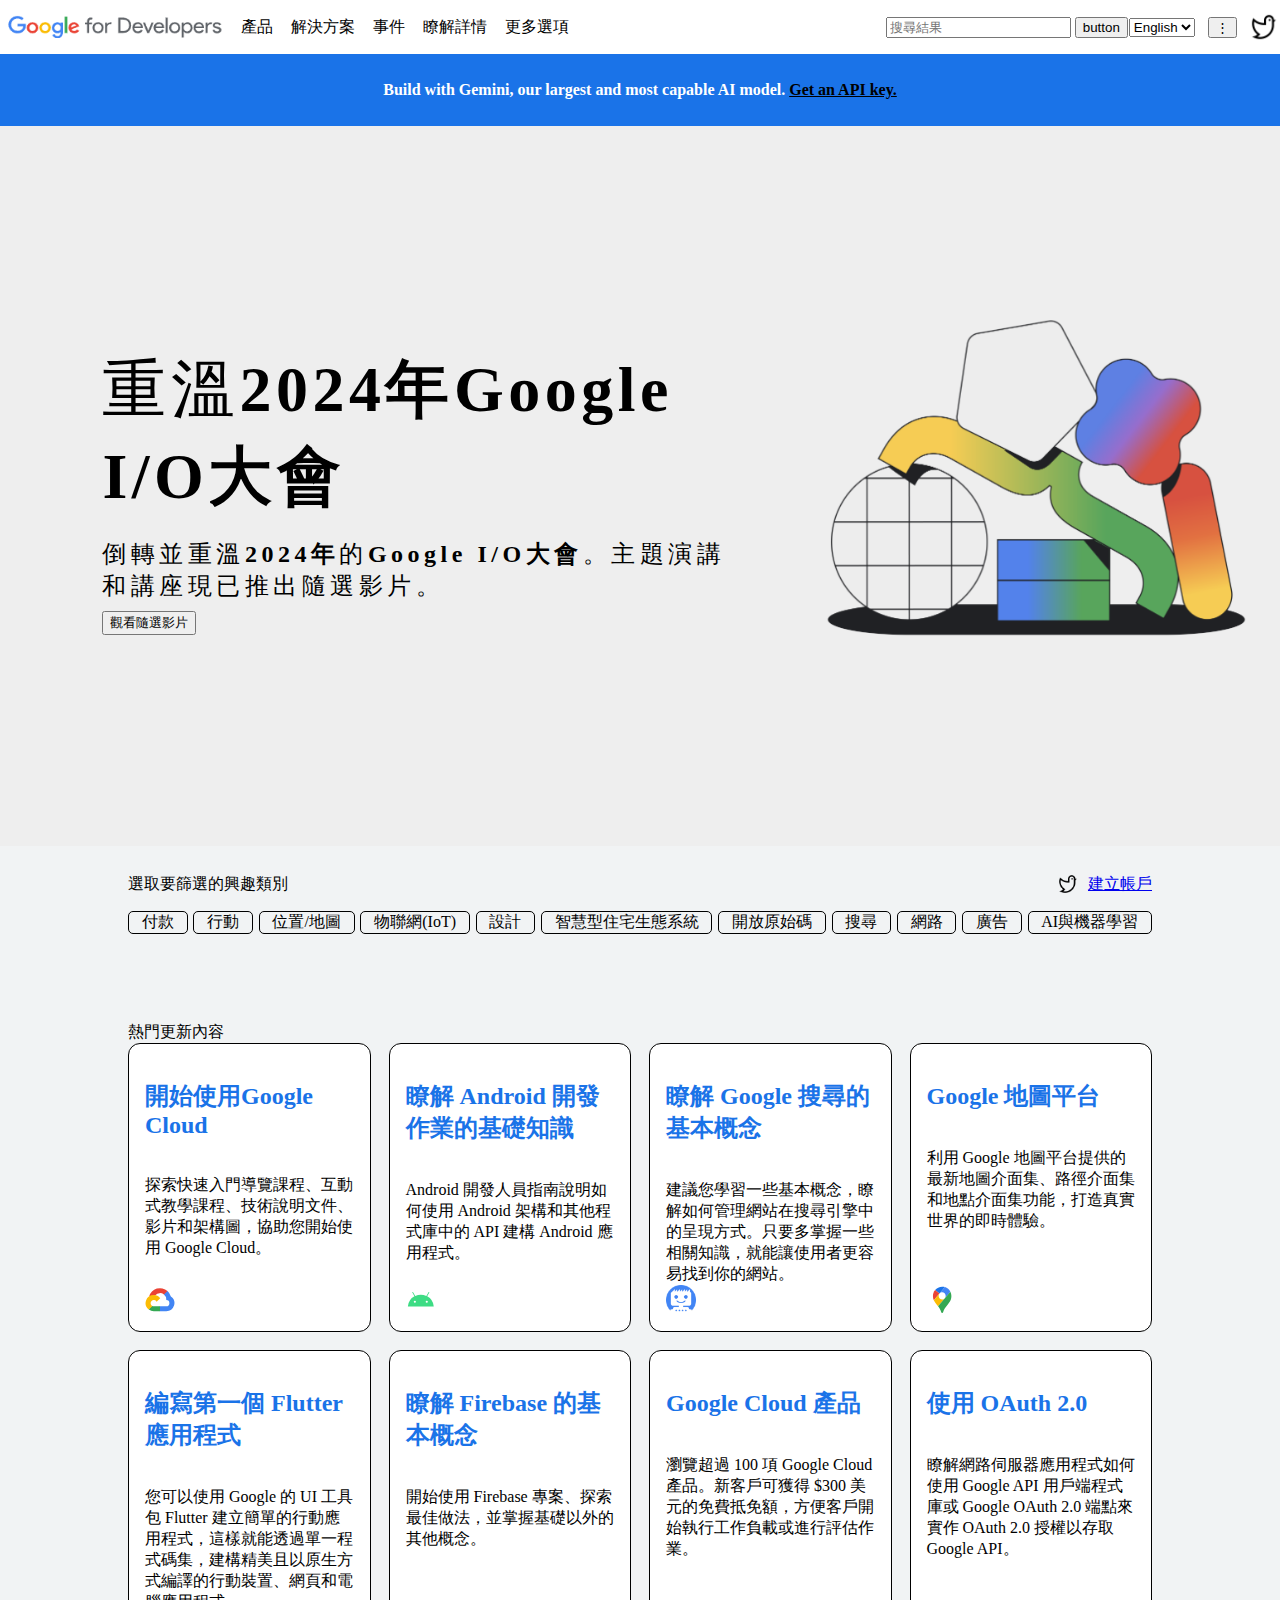
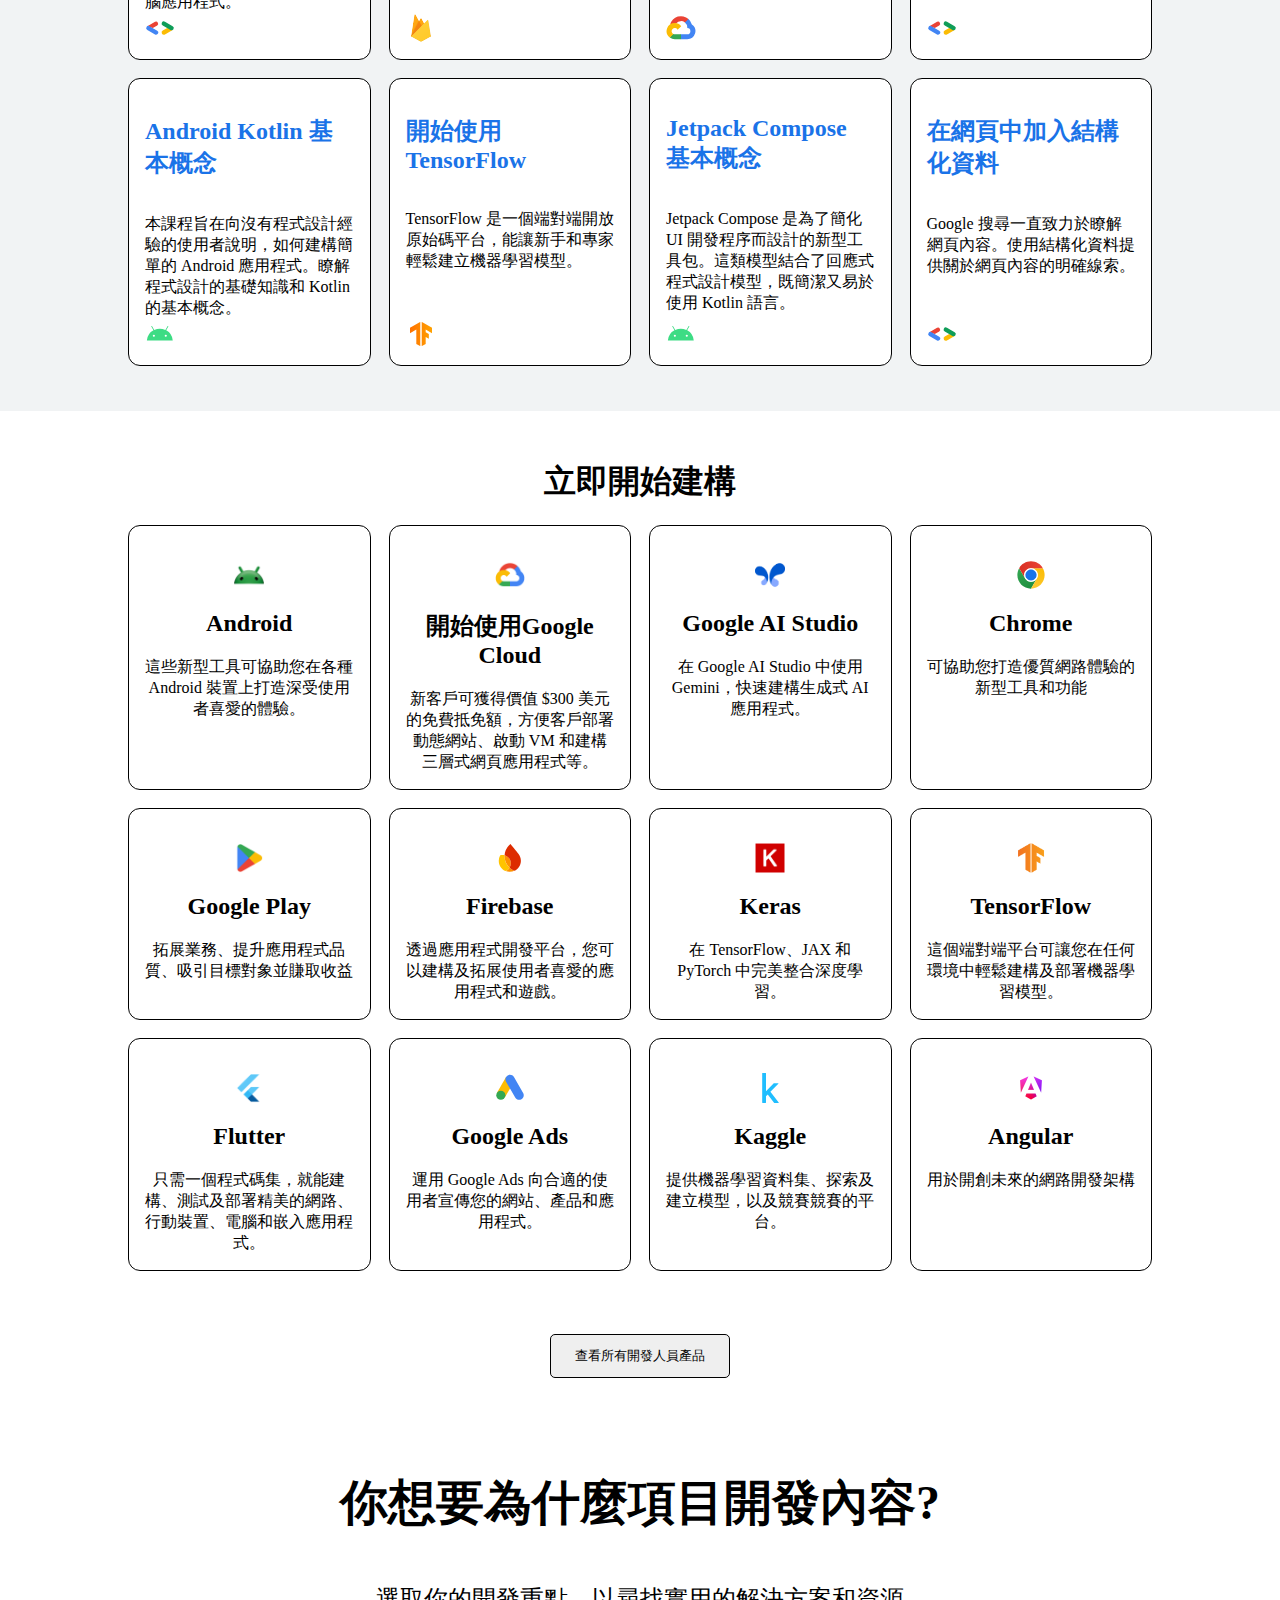
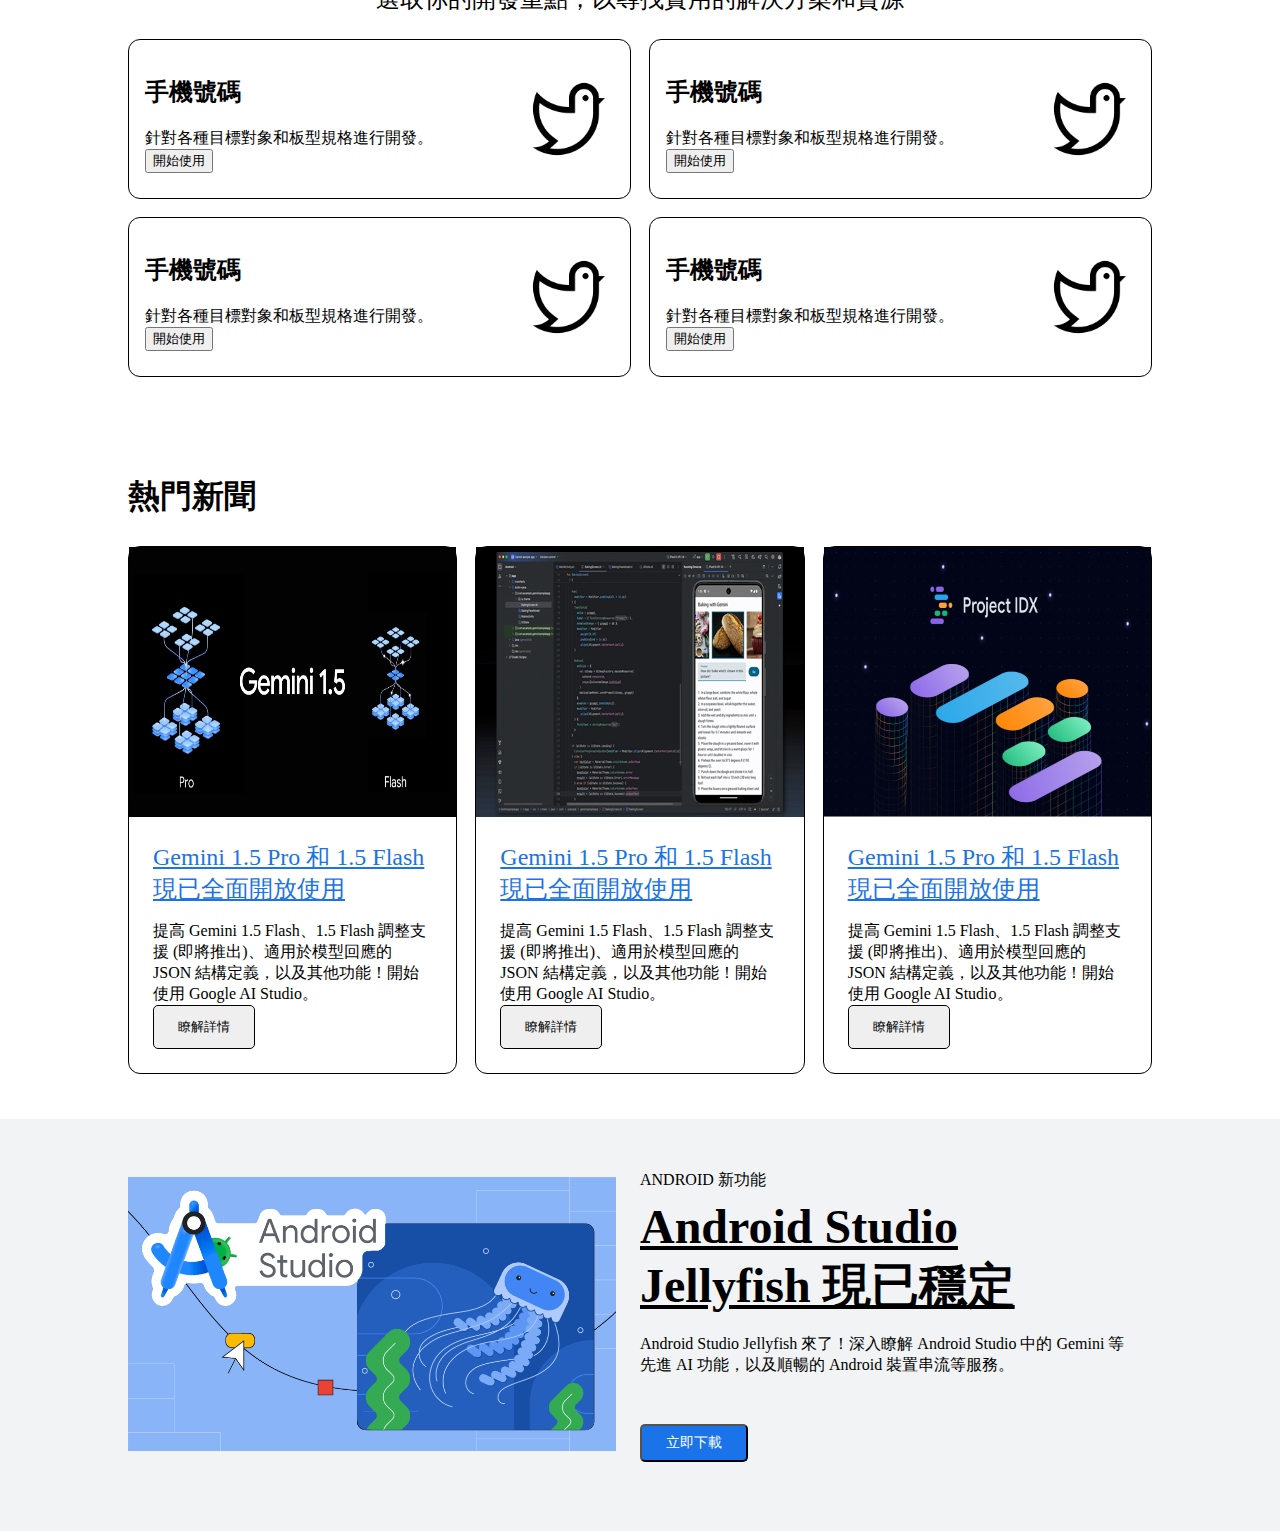
==== commit 3e76bb25: "update content in interested-content and product content" ====
--- a/Week-1/Assignment-4/index.html
+++ b/Week-1/Assignment-4/index.html
@@ -13,7 +13,7 @@
       <nav>
         <div id="logo"><img src="./images/google_for_developers.png" /></div>
 
-        <div class="flex-container">
+        <div class="flex-container-row">
           <ul class="product-nav">
             <li>產品</li>
             <li>解決方案</li>
@@ -56,8 +56,8 @@
     </header>
     <main>
       <div class="banner">
-        Build with Gemini, our largest and most capable AI model.
-        <span class="underline">Get an API key.</span>
+        <strong>Build with Gemini, our largest and most capable AI model.
+        <span class="underline">Get an API key.</span></strong>
       </div>
       <section class="hero-banner">
         <div class="hero-banner-text">
@@ -105,95 +105,84 @@
                 探索快速入門導覽課程、互動式教學課程、技術說明文件、影片和架構圖，協助您開始使用
                 Google Cloud。
               </p>
-              <img src="../Assignment-2/images/bird_logo.png" alt="bird_logo" />
-            </div>
-            <div class="card">
-              <h2>開始使用Google Cloud</h2>
-              <p>
-                探索快速入門導覽課程、互動式教學課程、技術說明文件、影片和架構圖，協助您開始使用
-                Google Cloud。
-              </p>
-              <img src="../Assignment-2/images/bird_logo.png" alt="bird_logo" />
-            </div>
-            <div class="card">
-              <h2>開始使用Google Cloud</h2>
-              <p>
-                探索快速入門導覽課程、互動式教學課程、技術說明文件、影片和架構圖，協助您開始使用
-                Google Cloud。
-              </p>
-              <img src="../Assignment-2/images/bird_logo.png" alt="bird_logo" />
-            </div>
-            <div class="card">
-              <h2>開始使用Google Cloud</h2>
-              <p>
-                探索快速入門導覽課程、互動式教學課程、技術說明文件、影片和架構圖，協助您開始使用
-                Google Cloud。
-              </p>
-              <img src="../Assignment-2/images/bird_logo.png" alt="bird_logo" />
-            </div>
-            <div class="card">
-              <h2>開始使用Google Cloud</h2>
-              <p>
-                探索快速入門導覽課程、互動式教學課程、技術說明文件、影片和架構圖，協助您開始使用
-                Google Cloud。
-              </p>
-              <img src="../Assignment-2/images/bird_logo.png" alt="bird_logo" />
-            </div>
-            <div class="card">
-              <h2>開始使用Google Cloud</h2>
-              <p>
-                探索快速入門導覽課程、互動式教學課程、技術說明文件、影片和架構圖，協助您開始使用
-                Google Cloud。
-              </p>
-              <img src="../Assignment-2/images/bird_logo.png" alt="bird_logo" />
-            </div>
-            <div class="card">
-              <h2>開始使用Google Cloud</h2>
-              <p>
-                探索快速入門導覽課程、互動式教學課程、技術說明文件、影片和架構圖，協助您開始使用
-                Google Cloud。
-              </p>
-              <img src="../Assignment-2/images/bird_logo.png" alt="bird_logo" />
-            </div>
-            <div class="card">
-              <h2>開始使用Google Cloud</h2>
-              <p>
-                探索快速入門導覽課程、互動式教學課程、技術說明文件、影片和架構圖，協助您開始使用
-                Google Cloud。
-              </p>
-              <img src="../Assignment-2/images/bird_logo.png" alt="bird_logo" />
-            </div>
-            <div class="card">
-              <h2>開始使用Google Cloud</h2>
-              <p>
-                探索快速入門導覽課程、互動式教學課程、技術說明文件、影片和架構圖，協助您開始使用
-                Google Cloud。
-              </p>
-              <img src="../Assignment-2/images/bird_logo.png" alt="bird_logo" />
-            </div>
-            <div class="card">
-              <h2>開始使用Google Cloud</h2>
-              <p>
-                探索快速入門導覽課程、互動式教學課程、技術說明文件、影片和架構圖，協助您開始使用
-                Google Cloud。
-              </p>
-              <img src="../Assignment-2/images/bird_logo.png" alt="bird_logo" />
-            </div>
-            <div class="card">
-              <h2>開始使用Google Cloud</h2>
-              <p>
-                探索快速入門導覽課程、互動式教學課程、技術說明文件、影片和架構圖，協助您開始使用
-                Google Cloud。
-              </p>
-              <img src="../Assignment-2/images/bird_logo.png" alt="bird_logo" />
-            </div>
-            <div class="card">
-              <h2>開始使用Google Cloud</h2>
-              <p>
-                探索快速入門導覽課程、互動式教學課程、技術說明文件、影片和架構圖，協助您開始使用
-                Google Cloud。
-              </p>
-              <img src="../Assignment-2/images/bird_logo.png" alt="bird_logo" />
+              <img src="./images/icon-cloud.svg" alt="cloud_icon" />
+            </div>
+            <div class="card">
+              <h2>瞭解 Android 開發作業的基礎知識</h2>
+              <p>
+                Android 開發人員指南說明如何使用 Android 架構和其他程式庫中的 API 建構 Android 應用程式。
+              </p>
+              <img src="./images/icon-android.svg" alt="android_icon" />
+            </div>
+            <div class="card">
+              <h2>瞭解 Google 搜尋的基本概念</h2>
+              <p>
+                建議您學習一些基本概念，瞭解如何管理網站在搜尋引擎中的呈現方式。只要多掌握一些相關知識，就能讓使用者更容易找到你的網站。
+              </p>
+              <img src="./images/google-search-central-logo_96.png" alt="search_icon" />
+            </div>
+            <div class="card">
+              <h2>Google 地圖平台</h2>
+              <p>
+                利用 Google 地圖平台提供的最新地圖介面集、路徑介面集和地點介面集功能，打造真實世界的即時體驗。
+              </p>
+              <img src="./images/maps-icon.svg" alt="map_icon" />
+            </div>
+            <div class="card">
+              <h2>編寫第一個 Flutter 應用程式</h2>
+              <p>
+                您可以使用 Google 的 UI 工具包 Flutter 建立簡單的行動應用程式，這樣就能透過單一程式碼集，建構精美且以原生方式編譯的行動裝置、網頁和電腦應用程式。
+              </p>
+              <img src="./images/icon-codelabs.svg" alt="colab_icon" />
+            </div>
+            <div class="card">
+              <h2>瞭解 Firebase 的基本概念</h2>
+              <p>
+                開始使用 Firebase 專案、探索最佳做法，並掌握基礎以外的其他概念。
+              </p>
+              <img src="./images/icon-firebase.svg" alt="firebase_icon" />
+            </div>
+            <div class="card">
+              <h2>Google Cloud 產品</h2>
+              <p>
+                瀏覽超過 100 項 Google Cloud 產品。新客戶可獲得 $300 美元的免費抵免額，方便客戶開始執行工作負載或進行評估作業。
+              </p>
+              <img src="./images/icon-cloud.svg" alt="cloud_icon" />
+            </div>
+            <div class="card">
+              <h2>使用 OAuth 2.0</h2>
+              <p>
+                瞭解網路伺服器應用程式如何使用 Google API 用戶端程式庫或 Google OAuth 2.0 端點來實作 OAuth 2.0 授權以存取 Google API。
+              </p>
+              <img src="./images/icon-codelabs.svg" alt="colab_icon" />
+            </div>
+            <div class="card">
+              <h2>Android Kotlin 基本概念</h2>
+              <p>
+                本課程旨在向沒有程式設計經驗的使用者說明，如何建構簡單的 Android 應用程式。瞭解程式設計的基礎知識和 Kotlin 的基本概念。
+              </p>
+              <img src="./images/icon-android.svg" alt="android_icon" />
+            </div>
+            <div class="card">
+              <h2>開始使用 TensorFlow</h2>
+              <p>
+                TensorFlow 是一個端對端開放原始碼平台，能讓新手和專家輕鬆建立機器學習模型。
+              </p>
+              <img src="./images/icon-tensorflow.svg" alt="tensorflow_icon" />
+            </div>
+            <div class="card">
+              <h2>Jetpack Compose 基本概念</h2>
+              <p>
+                Jetpack Compose 是為了簡化 UI 開發程序而設計的新型工具包。這類模型結合了回應式程式設計模型，既簡潔又易於使用 Kotlin 語言。
+              </p>
+              <img src="./images/icon-android.svg" alt="android_icon" />
+            </div>
+            <div class="card">
+              <h2>在網頁中加入結構化資料</h2>
+              <p>
+                Google 搜尋一直致力於瞭解網頁內容。使用結構化資料提供關於網頁內容的明確線索。
+              </p>
+              <img src="./images/icon-codelabs.svg" alt="colab_icon" />
             </div>
           </div>
         </section>
@@ -204,162 +193,228 @@
             <div class="card">
               <div class="center">
                 <img
-                  src="../Assignment-2/images/bird_logo.png"
-                  alt="bird_logo"
+                  src="./images/android-logo.png"
+                  alt="android-logo"
+                />
+              </div>
+              <h2>Android</h2>
+              <p>這些新型工具可協助您在各種 Android 裝置上打造深受使用者喜愛的體驗。</p>
+            </div>
+            <div class="card">
+              <div class="center">
+                <img
+                  src="./images/google_cloud_64dp.png"
+                  alt="cloud_logo"
                 />
               </div>
               <h2>開始使用Google Cloud</h2>
               <p>
-                探索快速入門導覽課程、互動式教學課程、技術說明文件、影片和架構圖，協助您開始使用
-                Google Cloud。
-              </p>
-            </div>
-            <div class="card">
-              <div class="center">
-                <img
-                  src="../Assignment-2/images/bird_logo.png"
-                  alt="bird_logo"
-                />
-              </div>
-              <h2>開始使用Google Cloud</h2>
-              <p>
-                探索快速入門導覽課程、互動式教學課程、技術說明文件、影片和架構圖，協助您開始使用
-                Google Cloud。
-              </p>
-            </div>
-            <div class="card">
-              <div class="center">
-                <img
-                  src="../Assignment-2/images/bird_logo.png"
-                  alt="bird_logo"
-                />
-              </div>
-              <h2>開始使用Google Cloud</h2>
-              <p>
-                探索快速入門導覽課程、互動式教學課程、技術說明文件、影片和架構圖，協助您開始使用
-                Google Cloud。
-              </p>
-            </div>
-            <div class="card">
-              <div class="center">
-                <img
-                  src="../Assignment-2/images/bird_logo.png"
-                  alt="bird_logo"
-                />
-              </div>
-              <h2>開始使用Google Cloud</h2>
-              <p>
-                探索快速入門導覽課程、互動式教學課程、技術說明文件、影片和架構圖，協助您開始使用
-                Google Cloud。
-              </p>
-            </div>
-            <div class="card">
-              <div class="center">
-                <img
-                  src="../Assignment-2/images/bird_logo.png"
-                  alt="bird_logo"
-                />
-              </div>
-              <h2>開始使用Google Cloud</h2>
-              <p>
-                探索快速入門導覽課程、互動式教學課程、技術說明文件、影片和架構圖，協助您開始使用
-                Google Cloud。
-              </p>
-            </div>
-            <div class="card">
-              <div class="center">
-                <img
-                  src="../Assignment-2/images/bird_logo.png"
-                  alt="bird_logo"
-                />
-              </div>
-              <h2>開始使用Google Cloud</h2>
-              <p>
-                探索快速入門導覽課程、互動式教學課程、技術說明文件、影片和架構圖，協助您開始使用
-                Google Cloud。
-              </p>
-            </div>
-            <div class="card">
-              <div class="center">
-                <img
-                  src="../Assignment-2/images/bird_logo.png"
-                  alt="bird_logo"
-                />
-              </div>
-              <h2>開始使用Google Cloud</h2>
-              <p>
-                探索快速入門導覽課程、互動式教學課程、技術說明文件、影片和架構圖，協助您開始使用
-                Google Cloud。
-              </p>
-            </div>
-            <div class="card">
-              <div class="center">
-                <img
-                  src="../Assignment-2/images/bird_logo.png"
-                  alt="bird_logo"
-                />
-              </div>
-              <h2>開始使用Google Cloud</h2>
-              <p>
-                探索快速入門導覽課程、互動式教學課程、技術說明文件、影片和架構圖，協助您開始使用
-                Google Cloud。
-              </p>
-            </div>
-            <div class="card">
-              <div class="center">
-                <img
-                  src="../Assignment-2/images/bird_logo.png"
-                  alt="bird_logo"
-                />
-              </div>
-              <h2>開始使用Google Cloud</h2>
-              <p>
-                探索快速入門導覽課程、互動式教學課程、技術說明文件、影片和架構圖，協助您開始使用
-                Google Cloud。
-              </p>
-            </div>
-            <div class="card">
-              <div class="center">
-                <img
-                  src="../Assignment-2/images/bird_logo.png"
-                  alt="bird_logo"
-                />
-              </div>
-              <h2>開始使用Google Cloud</h2>
-              <p>
-                探索快速入門導覽課程、互動式教學課程、技術說明文件、影片和架構圖，協助您開始使用
-                Google Cloud。
-              </p>
-            </div>
-            <div class="card">
-              <div class="center">
-                <img
-                  src="../Assignment-2/images/bird_logo.png"
-                  alt="bird_logo"
-                />
-              </div>
-              <h2>開始使用Google Cloud</h2>
-              <p>
-                探索快速入門導覽課程、互動式教學課程、技術說明文件、影片和架構圖，協助您開始使用
-                Google Cloud。
-              </p>
-            </div>
-            <div class="card">
-              <div class="center">
-                <img
-                  src="../Assignment-2/images/bird_logo.png"
-                  alt="bird_logo"
-                />
-              </div>
-              <h2>開始使用Google Cloud</h2>
-              <p>
-                探索快速入門導覽課程、互動式教學課程、技術說明文件、影片和架構圖，協助您開始使用
-                Google Cloud。
-              </p>
-            </div>
+                新客戶可獲得價值 $300 美元的免費抵免額，方便客戶部署動態網站、啟動 VM 和建構三層式網頁應用程式等。
+              </p>
+            </div>
+            <div class="card">
+              <div class="center">
+                <img
+                  src="./images/ai-studio-icon.png"
+                  alt="studio_logo"
+                />
+              </div>
+              <h2>Google AI Studio</h2>
+              <p>
+                在 Google AI Studio 中使用 Gemini，快速建構生成式 AI 應用程式。
+              </p>
+            </div>
+            <div class="card">
+              <div class="center">
+                <img
+                  src="./images/chromeos-logo.svg"
+                  alt="chromje-logo"
+                />
+              </div>
+              <h2>Chrome</h2>
+              <p>可協助您打造優質網路體驗的新型工具和功能</p>
+            </div>
+            <div class="card">
+              <div class="center">
+                <img
+                  src="./images/play_prism_64dp.png"
+                  alt="play_prism_logo"
+                />
+              </div>
+              <h2>Google Play</h2>
+              <p>
+                拓展業務、提升應用程式品質、吸引目標對象並賺取收益
+              </p>
+            </div>
+            <div class="card">
+              <div class="center">
+                <img
+                  src="./images/icon.svg"
+                  alt="google_play_logo"
+                />
+              </div>
+              <h2>Firebase</h2>
+              <p>
+                透過應用程式開發平台，您可以建構及拓展使用者喜愛的應用程式和遊戲。
+              </p>
+            </div>
+            <div class="card">
+              <div class="center">
+                <img
+                  src="./images/keras.png"
+                  alt="keras_logo"
+                />
+              </div>
+              <h2>Keras</h2>
+              <p>
+                在 TensorFlow、JAX 和 PyTorch 中完美整合深度學習。
+              </p>
+            </div>
+            <div class="card">
+              <div class="center">
+                <img
+                  src="./images/tensorflow-logo-196.png"
+                  alt="tensorflow_logo"
+                />
+              </div>
+              <h2>TensorFlow</h2>
+              <p>
+                這個端對端平台可讓您在任何環境中輕鬆建構及部署機器學習模型。
+              </p>
+            </div>
+            <div class="card">
+              <div class="center">
+                <img
+                  src="./images/flutter_64dp.png"
+                  alt="flutter_logo"
+                />
+              </div>
+              <h2>Flutter</h2>
+              <p>
+                只需一個程式碼集，就能建構、測試及部署精美的網路、行動裝置、電腦和嵌入應用程式。
+              </p>
+            </div>
+            <div class="card">
+              <div class="center">
+                <img
+                  src="./images/google-ads.svg"
+                  alt="google-ads_logo"
+                />
+              </div>
+              <h2>Google Ads</h2>
+              <p>
+                運用 Google Ads 向合適的使用者宣傳您的網站、產品和應用程式。
+              </p>
+            </div>
+            <div class="card">
+              <div class="center">
+                <img
+                  src="./images/kaggle.svg"
+                  alt="kaggle_logo"
+                />
+              </div>
+              <h2>Kaggle</h2>
+              <p>
+                提供機器學習資料集、探索及建立模型，以及競賽競賽的平台。
+              </p>
+            </div>
+            <div class="card">
+                <div class="center">
+                  <img
+                    src="./images/angular_gradient.png"
+                    alt="angular_logo"
+                  />
+                </div>
+                <strong><h2>Angular</h2></strong>
+                <p>
+                    用於開創未來的網路開發架構
+                </p>
+              </div>
           </div>
         </section>
-        <button class="center">查看所有開發人員產品</button>
+        <div class="center">
+            <button>查看所有開發人員產品</button>
+        </div>
+
+        <section class="dev-content">
+            <p><strong>你想要為什麼項目開發內容?</strong></p>
+            <p>選取你的開發重點，以尋找實用的解決方案和資源</p>
+            <div class="two-column-card-list">
+                <div class="card">
+                    <div>
+                        <h2>手機號碼</h2>
+                        <p>針對各種目標對象和板型規格進行開發。</p>
+                        <button>開始使用</button>
+                    </div>
+                    <img class="center" src="../Assignment-2/images/bird_logo.png">
+                </div>
+                <div class="card">
+                    <div>
+                        <h2>手機號碼</h2>
+                        <p>針對各種目標對象和板型規格進行開發。</p>
+                        <button>開始使用</button>
+                    </div>
+                    <img class="center" src="../Assignment-2/images/bird_logo.png">
+                </div>
+                <div class="card">
+                    <div>
+                        <h2>手機號碼</h2>
+                        <p>針對各種目標對象和板型規格進行開發。</p>
+                        <button>開始使用</button>
+                    </div>
+                    <img class="center" src="../Assignment-2/images/bird_logo.png">
+                </div>
+                <div class="card">
+                    <div>
+                        <h2>手機號碼</h2>
+                        <p>針對各種目標對象和板型規格進行開發。</p>
+                        <button>開始使用</button>
+                    </div>
+                    <img class="center" src="../Assignment-2/images/bird_logo.png">
+                </div>
+            </div>
+        </section>
+
+        <section class="hot-news">
+            <h2>熱門新聞</h2>
+            <div class="three-column-card-list">
+                <div class="card">
+                    <img src="./images/gemini-pro-flash.jpeg">
+                    <div class="info-block">
+                        <a href="#">Gemini 1.5 Pro 和 1.5 Flash 現已全面開放使用</a>
+                        <p>提高 Gemini 1.5 Flash、1.5 Flash 調整支援 (即將推出)、適用於模型回應的 JSON 結構定義，以及其他功能！開始使用 Google AI Studio。</p>
+                        <button>瞭解詳情</button>
+                    </div>
+                </div>
+                <div class="card">
+                    <img src="./images/gemini-android-studio.png">
+                    <div class="info-block">
+                        <a href="#">Gemini 1.5 Pro 和 1.5 Flash 現已全面開放使用</a>
+                        <p>提高 Gemini 1.5 Flash、1.5 Flash 調整支援 (即將推出)、適用於模型回應的 JSON 結構定義，以及其他功能！開始使用 Google AI Studio。</p>
+                        <button>瞭解詳情</button>
+                    </div>
+                </div>
+                <div class="card">
+                    <img src="./images/project-idx-beta.png">
+                    <div class="info-block">
+                        <a href="#">Gemini 1.5 Pro 和 1.5 Flash 現已全面開放使用</a>
+                        <p>提高 Gemini 1.5 Flash、1.5 Flash 調整支援 (即將推出)、適用於模型回應的 JSON 結構定義，以及其他功能！開始使用 Google AI Studio。</p>
+                        <button>瞭解詳情</button>
+                    </div>
+                </div>
+            </div>
+        </section>
+        <section class="android-new-feature">
+            <div class="feature-image">
+                <img src="./images/android-studio-jellyfish_856.png">
+            </div>
+            <div class="info-block">
+                <span>ANDROID 新功能</span>
+                <a href="#"><strong>Android Studio Jellyfish 現已穩定</strong></a>
+                <p>Android Studio Jellyfish 來了！深入瞭解 Android Studio 中的 Gemini 等先進 AI 功能，以及順暢的 Android 裝置串流等服務。</p>
+                <button>立即下載</button>
+            </div>
+        </section>
       </div>
     </main>
     <footer></footer>
--- a/Week-1/Assignment-4/css/base.css
+++ b/Week-1/Assignment-4/css/base.css
@@ -63,6 +63,8 @@
 .banner {
   background-color: #1a73e8;
   text-align: center;
+  font-size: 16px;
+  color: white;
   padding: 3vh 0;
 }
 
@@ -96,10 +98,21 @@
 
 .underline {
   text-decoration: underline;
-}
-
-.main-content {
-  padding: 3vh 1.5vw 1vh 1.5vw;
+  color: black;
+}
+
+.hot-update,
+.interested-content,
+.android-new-feature {
+  padding: 3vh 10vw 5vh 10vw;
+  background-color: #f1f3f4;
+}
+
+.product-content,
+.dev-content,
+.hot-news,
+.android-new-feature {
+  padding: 3vh 10vw 5vh 10vw;
 }
 
 .interested-content-header img {
@@ -119,13 +132,94 @@
 }
 
 .card {
+  background-color: #ffffff;
+  border: 1px solid;
+  border-radius: 12px;
+  padding: 16px;
+}
+
+.card p{
+    margin-bottom: auto;
+}
+
+.card img {
+  height: 30px;
+}
+
+.main-content .center {
+  margin: 2vh 0 2vh 0;
+}
+
+.main-content .center button,
+.hot-news button {
   border: 1px solid;
   border-radius: 5px;
-  padding: 16px;
-}
-
-.card img {
-  height: 30px;
+  padding: 12px 24px;
+}
+
+.hot-update h2{
+  color: #1a73e8;
+}
+
+.dev-content > p:first-child {
+  font-size: 48px;
+}
+
+.dev-content > p:nth-child(2) {
+  font-size: 24px;
+}
+
+.dev-content .card img {
+  height: 10vh;
+}
+
+.hot-news h2 {
+  font-size: 32px;
+}
+
+.hot-news .three-column-card-list .card {
+  padding: 0px;
+}
+
+.hot-news .three-column-card-list .card img {
+  min-height: 30vh;
+  width: 100%;
+  object-fit: fill;
+  object-position: 16/9;
+}
+
+.info-block {
+  padding: 24px;
+}
+
+.info-block a {
+  font-size: 24px;
+  color: #1a73e8;
+}
+
+.feature-image img {
+  max-height: 50vh;
+  width: 100%;
+}
+
+.android-new-feature .info-block span {
+  display: block;
+  margin-bottom: 8px;
+}
+
+.android-new-feature .info-block a {
+  font-size: 48px;
+  color: black;
+  margin-bottom: 24px;
+}
+
+.android-new-feature .info-block button {
+  background-color: #1a73e8;
+  border-radius: 5px;
+  color: white;
+  font-size: 14px;
+  padding: 8px 24px;
+  margin-top: 32px;
 }
 
 /* id selector */
--- a/Week-1/Assignment-4/css/layout.css
+++ b/Week-1/Assignment-4/css/layout.css
@@ -8,7 +8,7 @@
   align-items: center;
 }
 
-.flex-container {
+.flex-container-row {
   display: flex;
   flex: 0 1 70%;
   justify-content: space-between;
@@ -53,10 +53,6 @@
   align-items: center;
 }
 
-.interested-content {
-  background-color: #f1f3f4;
-}
-
 .interested-content-btn {
   display: flex;
   justify-content: space-between;
@@ -69,8 +65,23 @@
   justify-content: space-between;
 }
 
-.hot-update {
-  background-color: #f1f3f4;
+.hot-update .card {
+  display: flex;
+  flex-direction: column;
+  justify-content: space-between;
+  align-items: flex-start;
+}
+
+.two-column-card-list {
+  display: grid;
+  grid-template-columns: 1fr 1fr;
+  grid-gap: 2vh;
+}
+
+.three-column-card-list {
+  display: grid;
+  grid-template-columns: 1fr 1fr 1fr;
+  grid-gap: 2vh;
 }
 
 .four-column-card-list {
@@ -79,17 +90,45 @@
   grid-gap: 2vh;
 }
 
+
 .product-content h1,
 .product-content .four-column-card-list .card h2,
 .product-content .four-column-card-list .card p {
   text-align: center;
 }
 
+.dev-content > p {
+  text-align: center;
+}
+
+.dev-content .card{
+  display: flex;
+  justify-content: space-between;
+}
+
+.hot-news .three-column-card-list .card {
+  display: flex;
+  flex-direction: column;
+}
+
+.android-new-feature {
+  display: flex; 
+  justify-content: space-between;
+  align-items: center;
+}
+
+.android-new-feature .feature-image,
+.android-new-feature .info-block {
+  flex: 0 1 50%;
+}
+
 .center {
   display: flex;
   justify-content: center;
   align-items: center;
 }
+
+
 
 /* id selector */
 #logo {
@@ -118,6 +157,21 @@
     flex-wrap: wrap;
     height: unset;
   }
+
+  .interested-content-body > li:last-child{
+    display: none;
+  }
+  .android-new-feature{
+    display: flex;
+    flex-direction: column;
+  }
+  .two-column-card-list,
+  .three-column-card-list,
+  .four-column-card-list{
+    display: grid;
+    grid-template-columns: 1fr;
+    grid-gap: 2vh
+  }
 }
 
 @media (min-width: 600px) and (max-width: 850px) {
@@ -128,9 +182,17 @@
   .product-nav li {
     display: none;
   }
-}
-
-@media (min-width: 850px) and (max-width: 1000px) {
+
+  .two-column-card-list,
+  .three-column-card-list,
+  .four-column-card-list{
+    display: grid;
+    grid-template-columns: 1fr 1fr;
+    grid-gap: 2vh
+  }
+}
+
+@media (min-width: 850px) and (max-width: 1024px) {
   .flex-container {
     justify-content: space-between;
     margin-right: 1vw;
@@ -143,9 +205,17 @@
   .product-nav > li:last-child {
     display: list-item;
   }
-}
-
-@media (min-width: 1000px) and (max-width: 1200px) {
+
+  .two-column-card-list,
+  .three-column-card-list,
+  .four-column-card-list{
+    display: grid;
+    grid-template-columns: 1fr 1fr;
+    grid-gap: 2vh
+  }
+}
+
+@media (min-width: 1024px) and (max-width: 1200px) {
   .flex-container {
     justify-content: space-between;
     margin-right: 1vw;
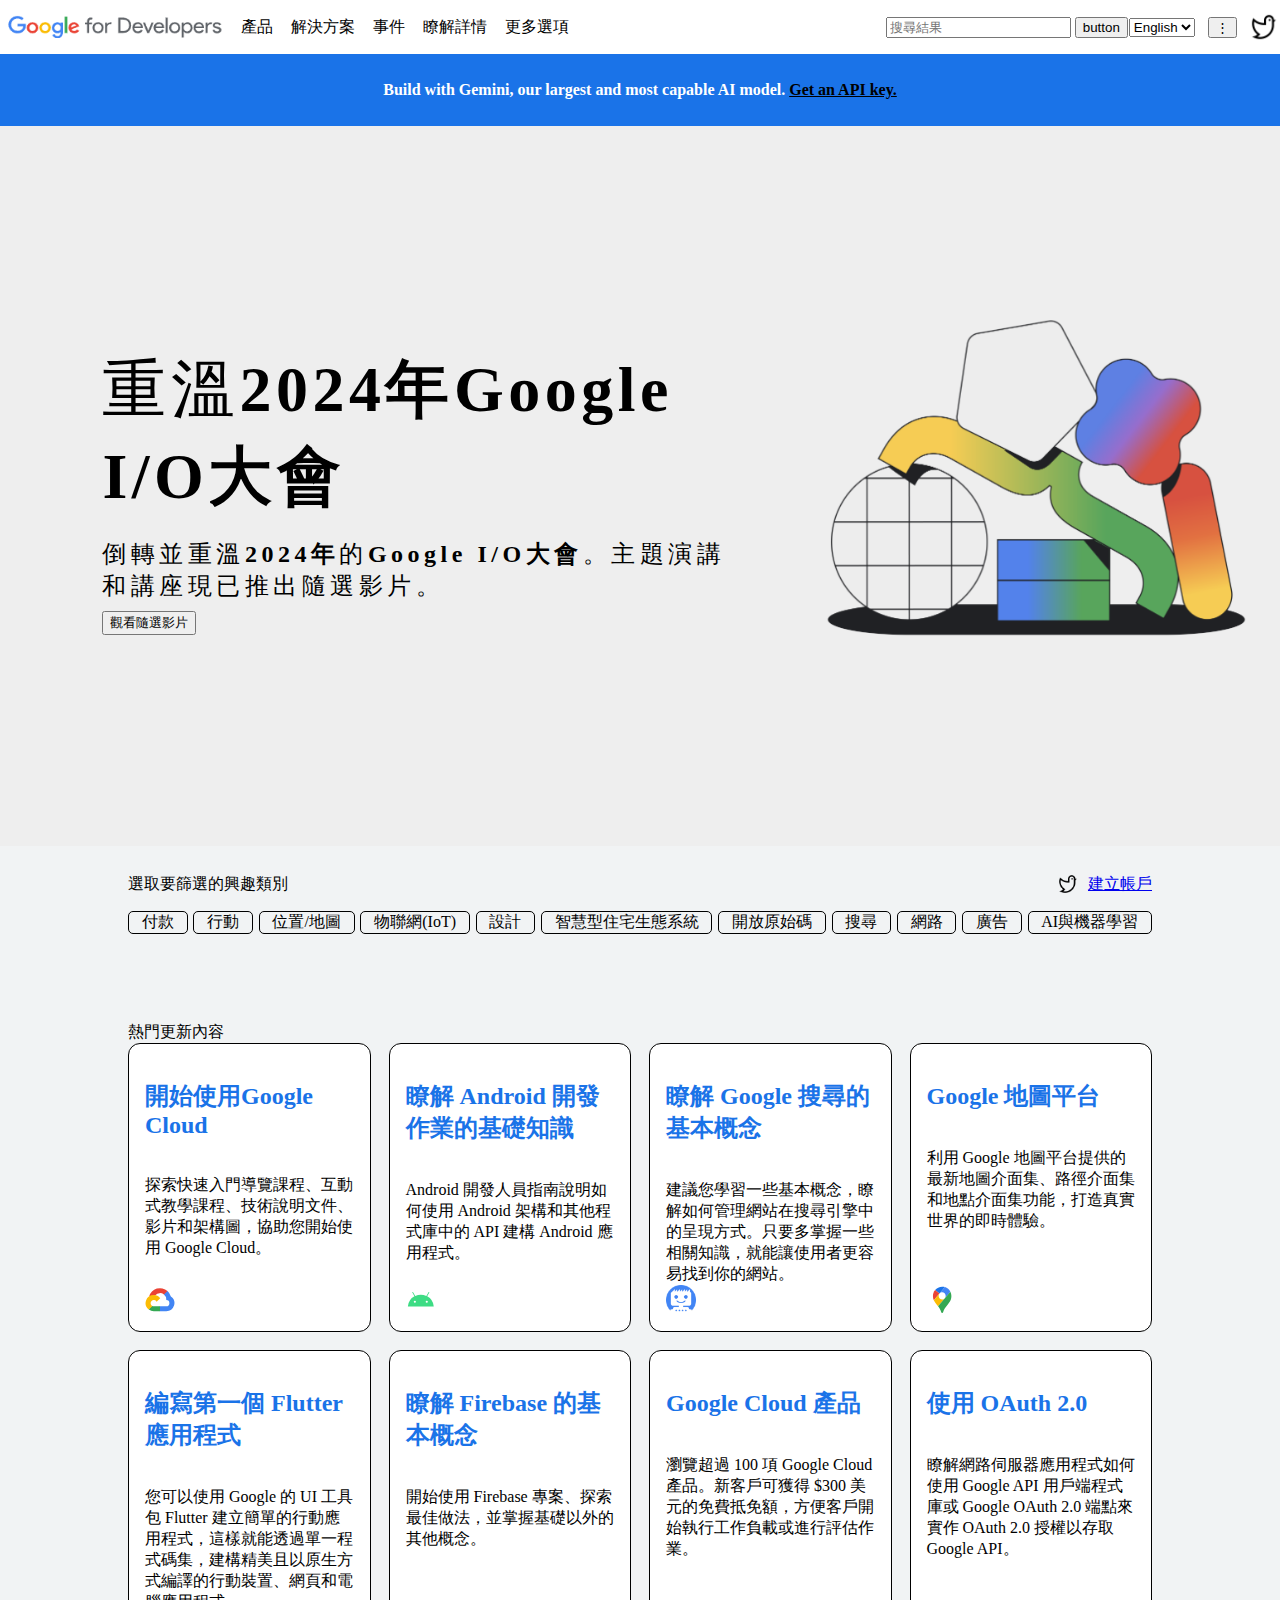
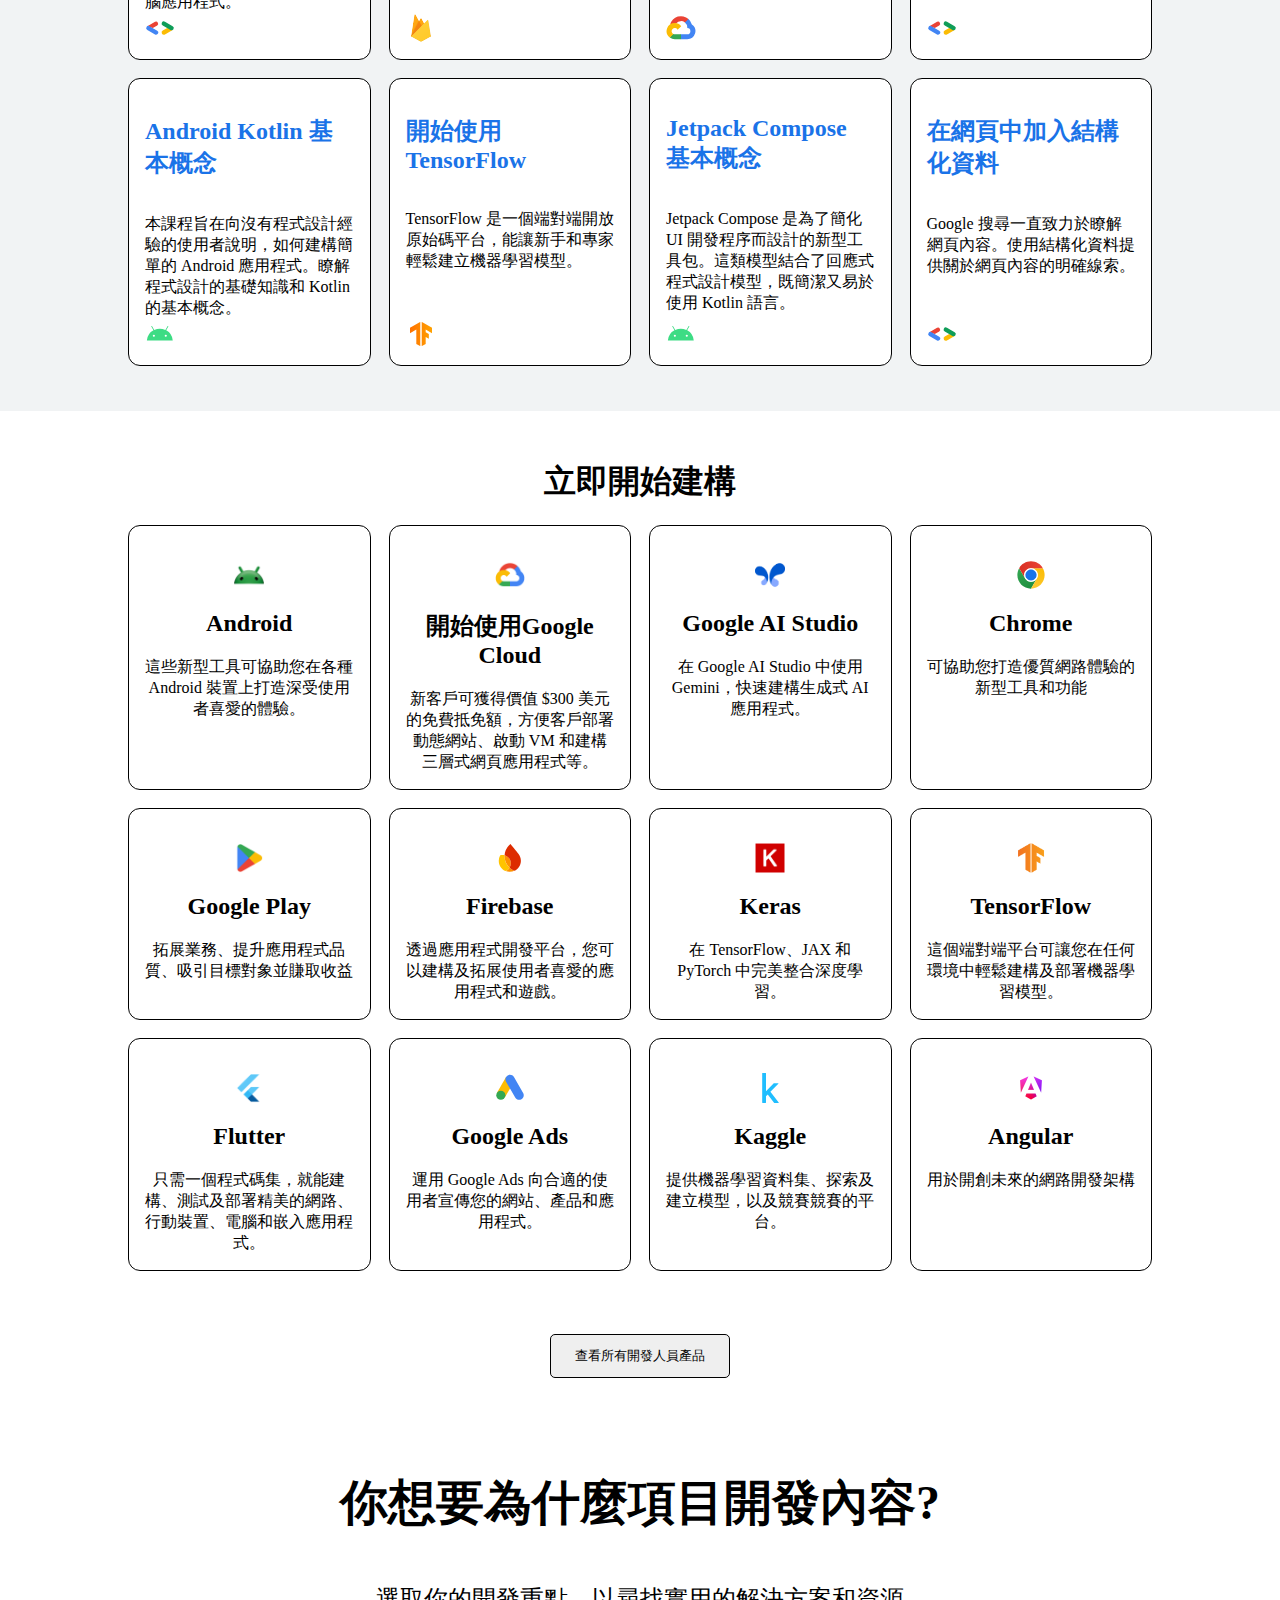
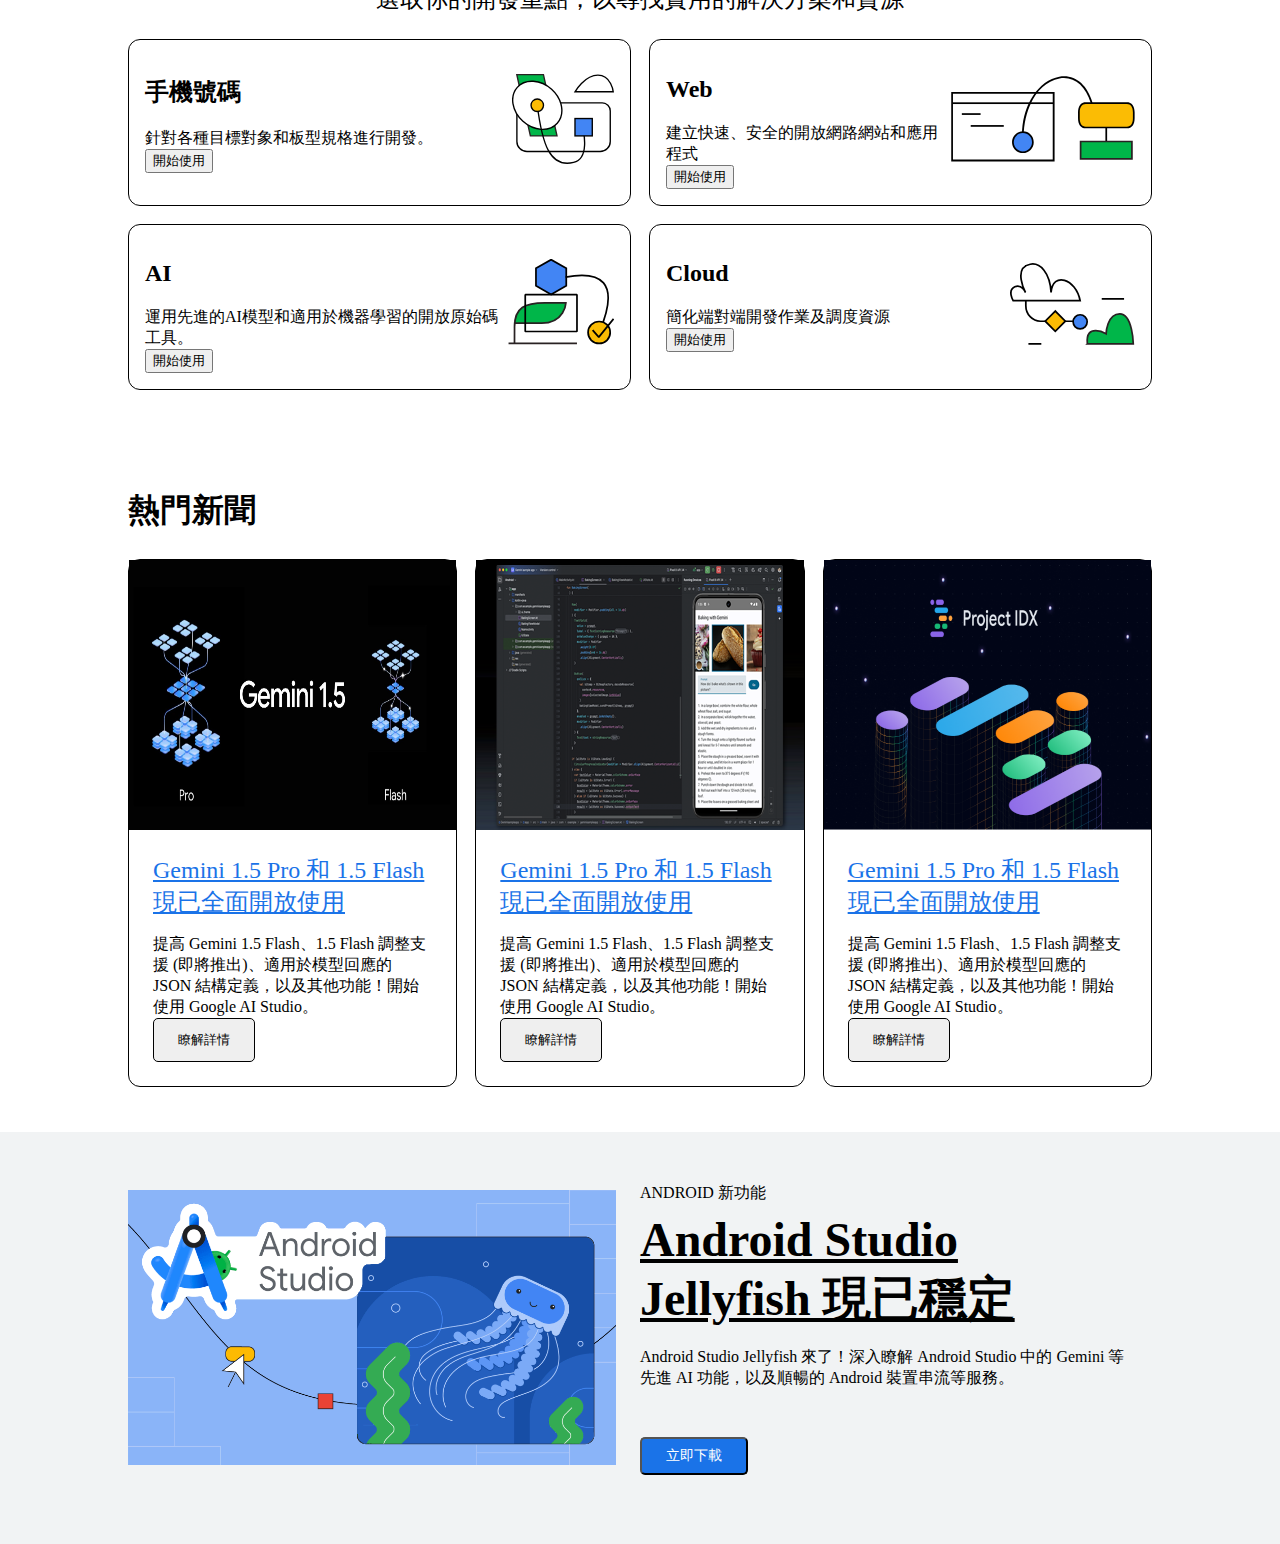
==== commit b43bda2f: "update content in dev-content" ====
--- a/Week-1/Assignment-4/index.html
+++ b/Week-1/Assignment-4/index.html
@@ -346,31 +346,31 @@
                         <p>針對各種目標對象和板型規格進行開發。</p>
                         <button>開始使用</button>
                     </div>
-                    <img class="center" src="../Assignment-2/images/bird_logo.png">
+                    <img class="center" src="./images/ecosystem-mobile.svg" alt="eco-mobile-icon">
                 </div>
                 <div class="card">
                     <div>
-                        <h2>手機號碼</h2>
-                        <p>針對各種目標對象和板型規格進行開發。</p>
+                        <h2>Web</h2>
+                        <p>建立快速、安全的開放網路網站和應用程式</p>
                         <button>開始使用</button>
                     </div>
-                    <img class="center" src="../Assignment-2/images/bird_logo.png">
+                    <img class="center" src="./images/ecosystem-web.svg" alt="eco-web-icon">
                 </div>
                 <div class="card">
                     <div>
-                        <h2>手機號碼</h2>
-                        <p>針對各種目標對象和板型規格進行開發。</p>
+                        <h2>AI</h2>
+                        <p>運用先進的AI模型和適用於機器學習的開放原始碼工具。</p>
                         <button>開始使用</button>
                     </div>
-                    <img class="center" src="../Assignment-2/images/bird_logo.png">
+                    <img class="center" src="./images/ecosystem-ai.svg" alt="eco-ai-icon">
                 </div>
                 <div class="card">
                     <div>
-                        <h2>手機號碼</h2>
-                        <p>針對各種目標對象和板型規格進行開發。</p>
+                        <h2>Cloud</h2>
+                        <p>簡化端對端開發作業及調度資源</p>
                         <button>開始使用</button>
                     </div>
-                    <img class="center" src="../Assignment-2/images/bird_logo.png">
+                    <img class="center" src="./images/ecosystem-cloud.svg" alt="eco-cloud-icon">
                 </div>
             </div>
         </section>
